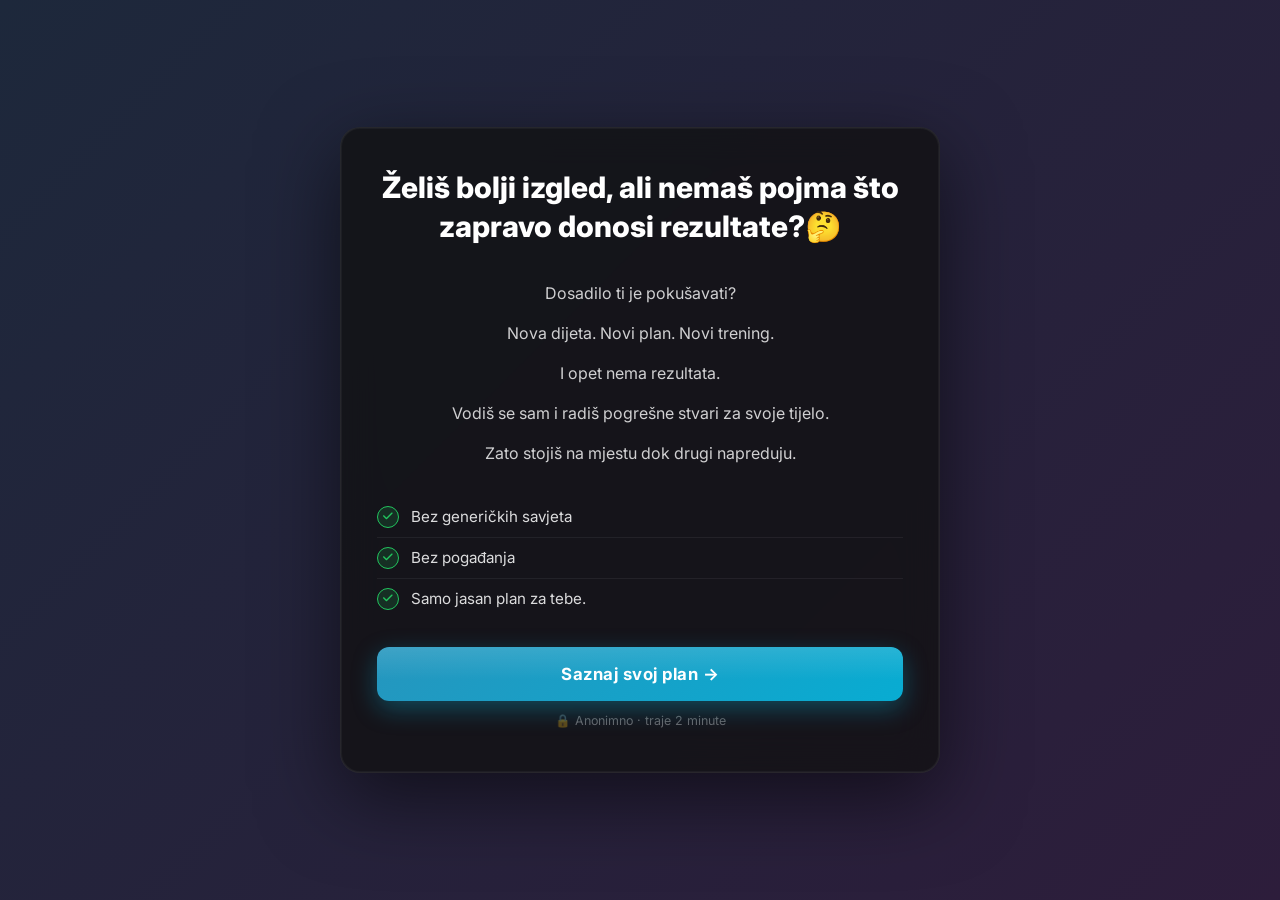
==== index.html @ 8298ba1d "fix2" ====
<!DOCTYPE html>
<html lang="hr">

<head>
    <meta charset="UTF-8" />
    <meta name="viewport" content="width=device-width, initial-scale=1.0" />
    <title>Tvoj Personalizirani Plan Transformacije</title>
    <meta name="description"
        content="Saznaj svoj personalizirani plan transformacije tijela za 90 dana. Odgovori na kratki kviz i dobij plan napravljen točno za tebe." />
    <meta property="og:image" content="https://ursaprotocol.com/images/ogimage.jpeg" />
    <meta property="og:image:width" content="1200" />
    <meta property="og:image:height" content="630" />
    <link rel="preconnect" href="https://fonts.googleapis.com" />
    <link rel="preconnect" href="https://fonts.gstatic.com" crossorigin />
    <link href="https://fonts.googleapis.com/css2?family=Inter:wght@300;400;500;600;700;800;900&display=swap"
        rel="stylesheet" />
    <link rel="stylesheet" href="https://cdnjs.cloudflare.com/ajax/libs/font-awesome/6.5.0/css/all.min.css" />
    <link rel="icon" type="image/png" href="images/favicon.png" />

    <style>
        *,
        *::before,
        *::after {
            box-sizing: border-box;
            margin: 0;
            padding: 0;
            -webkit-tap-highlight-color: transparent;
        }

        :root {
            --bg-grad-start: #1D283B;
            --bg-grad-end: #2D1D3B;
            --container-bg: rgba(17, 17, 17, 0.75);
            --text: #ffffff;
            --accent1: #2596be;
            --accent2: #08acd2;
            --accent1-hover: #1d7fa3;
            --accent2-hover: #069ab9;
            --option-bg: rgba(255, 255, 255, 0.05);
            --option-border: rgba(255, 255, 255, 0.12);
            --option-hover-bg: rgba(37, 150, 190, 0.15);
            --option-hover-border: #2596be;
            --option-selected-bg: rgba(37, 150, 190, 0.25);
            --option-selected-border: #2596be;
            --green-check: #22c55e;
            --card-radius: 20px;
        }

        html,
        body {
            height: 100%;
            font-family: 'Inter', sans-serif;
            color: var(--text);
            background: linear-gradient(135deg, var(--bg-grad-start) 0%, var(--bg-grad-end) 100%);
            background-attachment: fixed;
            overflow: hidden;
        }

        body {
            height: 100vh;
            display: flex;
            align-items: center;
            justify-content: center;
            padding: 16px;
        }

        @media (max-width: 600px) {
            body {
                align-items: flex-start;
                padding-top: 16px;
                padding-bottom: 16px;
                height: auto;
                min-height: 100vh;
                overflow: auto;
            }

            html,
            body {
                overflow: auto;
            }

            .quiz-wrapper {
                max-height: none;
            }

            .card {
                max-height: none;
                overflow-y: visible;
            }
        }

        .quiz-wrapper {
            width: 100%;
            max-width: 600px;
            position: relative;
            max-height: 92vh;
            display: flex;
            flex-direction: column;
        }

        /* ── CARD ── */
        .card {
            display: none;
            background: var(--container-bg);
            backdrop-filter: blur(18px);
            -webkit-backdrop-filter: blur(18px);
            border: 1px solid rgba(255, 255, 255, 0.08);
            border-radius: var(--card-radius);
            padding: 40px 36px 44px;
            animation: fadeSlideIn 0.45s cubic-bezier(0.34, 1.2, 0.64, 1) both;
            box-shadow: 0 24px 80px rgba(0, 0, 0, 0.55), 0 0 0 1px rgba(255, 255, 255, 0.04) inset;
            overflow-y: auto;
            max-height: 100%;
            scrollbar-width: none;
            /* Firefox */
        }

        .card::-webkit-scrollbar {
            display: none;
            /* Safari and Chrome */
        }

        .card.active {
            display: block;
        }

        @keyframes fadeSlideIn {
            from {
                opacity: 0;
                transform: translateY(22px) scale(0.98);
            }

            to {
                opacity: 1;
                transform: translateY(0) scale(1);
            }
        }

        /* ── PROGRESS BAR ── */
        .progress-wrap {
            margin-bottom: 28px;
        }

        .progress-label {
            font-size: 11px;
            font-weight: 500;
            letter-spacing: 1.5px;
            text-transform: uppercase;
            color: rgba(255, 255, 255, 0.45);
            margin-bottom: 8px;
            text-align: right;
        }

        .progress-track {
            height: 5px;
            background: rgba(255, 255, 255, 0.1);
            border-radius: 99px;
            overflow: hidden;
        }

        .progress-fill {
            height: 100%;
            background: linear-gradient(90deg, var(--accent1), var(--accent2));
            border-radius: 99px;
            transition: width 0.6s cubic-bezier(0.4, 0, 0.2, 1);
            box-shadow: 0 0 10px rgba(8, 172, 210, 0.6);
        }

        /* ── TITLE / TEXT ── */
        .card-title {
            font-size: 1.85rem;
            font-weight: 800;
            line-height: 1.3;
            margin-bottom: 28px;
            text-align: center;
        }

        .card-title span.accent {
            color: var(--accent2);
        }

        .card-header-label {
            font-size: 12px;
            font-weight: 600;
            letter-spacing: 2px;
            text-transform: uppercase;
            color: var(--accent2);
            text-align: center;
            margin-bottom: 10px;
        }

        .card-text {
            font-size: 0.95rem;
            color: rgba(255, 255, 255, 0.75);
            line-height: 1.7;
            margin-bottom: 22px;
            text-align: center;
        }

        /* ── BULLET LIST ── */
        .bullet-list {
            list-style: none;
            margin-bottom: 24px;
        }

        .bullet-list li {
            font-size: 1rem;
            color: rgba(255, 255, 255, 0.8);
            padding: 8px 0;
            padding-left: 20px;
            position: relative;
            line-height: 1.5;
        }

        .bullet-list li::before {
            content: '›';
            position: absolute;
            left: 0;
            color: var(--accent2);
            font-weight: 700;
            font-size: 1.2rem;
        }

        .bullet-list.no-arrows li::before {
            content: none;
        }

        .bullet-list.no-arrows li {
            padding-left: 0;
            text-align: center;
        }

        /* ── CHECK LIST ── */
        .check-list {
            list-style: none;
            margin-bottom: 28px;
        }

        .check-list li {
            display: flex;
            align-items: center;
            gap: 12px;
            font-size: 0.95rem;
            color: rgba(255, 255, 255, 0.85);
            padding: 9px 0;
            border-bottom: 1px solid rgba(255, 255, 255, 0.06);
        }

        .check-list li:last-child {
            border-bottom: none;
        }

        .check-list .check-icon {
            width: 22px;
            height: 22px;
            border-radius: 50%;
            background: rgba(34, 197, 94, 0.15);
            border: 1.5px solid var(--green-check);
            display: flex;
            align-items: center;
            justify-content: center;
            flex-shrink: 0;
            color: var(--green-check);
            font-size: 11px;
        }

        /* ── OPTIONS ── */
        .options-grid {
            display: flex;
            flex-direction: column;
            gap: 12px;
            margin-bottom: 10px;
        }

        .options-grid.two-col {
            flex-direction: row;
            gap: 14px;
        }

        .option-btn {
            display: flex;
            align-items: center;
            justify-content: center;
            gap: 12px;
            width: 100%;
            padding: 16px 20px;
            background: var(--option-bg);
            border: 1.5px solid var(--option-border);
            border-radius: 12px;
            color: var(--text);
            font-family: 'Inter', sans-serif;
            font-size: 0.95rem;
            font-weight: 500;
            cursor: pointer;
            transition: all 0.22s ease;
            text-align: center;
            line-height: 1.4;
            user-select: none;
            -webkit-user-select: none;
            touch-action: manipulation;
        }

        .option-btn:hover {
            background: var(--option-hover-bg);
            border-color: var(--option-hover-border);
            transform: translateY(-2px);
            box-shadow: 0 6px 20px rgba(37, 150, 190, 0.2);
        }

        .option-btn.selected {
            background: var(--option-selected-bg);
            border-color: var(--option-selected-border);
            box-shadow: 0 0 0 1px var(--accent2) inset, 0 6px 20px rgba(37, 150, 190, 0.2);
        }

        .option-btn .opt-icon {
            font-size: 1.5rem;
            line-height: 1;
        }

        .option-body-img {
            width: 48px;
            height: 70px;
            object-fit: cover;
            border-radius: 6px;
            background: rgba(255, 255, 255, 0.08);
            display: flex;
            align-items: center;
            justify-content: center;
            font-size: 22px;
            flex-shrink: 0;
        }

        /* ── PRIMARY BUTTON ── */
        .btn-primary {
            display: block;
            width: 100%;
            padding: 17px 24px;
            background: linear-gradient(135deg, var(--accent1), var(--accent2));
            border: none;
            border-radius: 12px;
            color: #fff;
            font-family: 'Inter', sans-serif;
            font-size: 1.05rem;
            font-weight: 700;
            letter-spacing: 0.5px;
            cursor: pointer;
            transition: all 0.25s ease;
            text-align: center;
            box-shadow: 0 8px 24px rgba(8, 172, 210, 0.35);
            position: relative;
            overflow: hidden;
        }

        .btn-primary::after {
            content: '';
            position: absolute;
            inset: 0;
            background: linear-gradient(180deg, rgba(255, 255, 255, 0.12) 0%, transparent 60%);
            border-radius: 12px;
        }

        .btn-primary:hover {
            transform: translateY(-2px);
            box-shadow: 0 12px 32px rgba(8, 172, 210, 0.5);
        }

        .btn-primary:active {
            transform: translateY(0);
        }

        .btn-secondary {
            display: block;
            width: 100%;
            padding: 15px 24px;
            background: rgba(255, 255, 255, 0.07);
            border: 1.5px solid rgba(255, 255, 255, 0.18);
            border-radius: 12px;
            color: rgba(255, 255, 255, 0.55);
            font-family: 'Inter', sans-serif;
            font-size: 1rem;
            font-weight: 500;
            cursor: pointer;
            transition: all 0.22s ease;
            text-align: center;
            margin-top: 10px;
        }

        .btn-secondary:hover {
            background: rgba(255, 255, 255, 0.11);
            color: rgba(255, 255, 255, 0.75);
        }

        /* ── INPUT FIELD ── */
        .input-group {
            display: flex;
            align-items: center;
            gap: 12px;
            background: rgba(255, 255, 255, 0.06);
            border: 1.5px solid rgba(255, 255, 255, 0.14);
            border-radius: 12px;
            padding: 0 18px;
            margin-bottom: 20px;
            transition: border-color 0.2s;
        }

        .input-group:focus-within {
            border-color: var(--accent2);
            background: rgba(8, 172, 210, 0.06);
        }

        .input-group i {
            color: rgba(255, 255, 255, 0.35);
            font-size: 1rem;
        }

        .input-group input {
            flex: 1;
            background: transparent;
            border: none;
            outline: none;
            color: #fff;
            font-family: 'Inter', sans-serif;
            font-size: 1rem;
            padding: 17px 0;
        }

        .input-group input::placeholder {
            color: rgba(255, 255, 255, 0.3);
        }

        /* ── TRANSFORMATION IMAGES ── */
        .transform-images {
            display: flex;
            gap: 10px;
            margin-bottom: 24px;
        }

        .transform-img {
            flex: 1;
            aspect-ratio: 3/4;
            background: rgba(255, 255, 255, 0.07);
            border-radius: 12px;
            display: flex;
            align-items: center;
            justify-content: center;
            flex-direction: column;
            gap: 8px;
            border: 1.5px solid rgba(255, 255, 255, 0.1);
            font-size: 0.75rem;
            font-weight: 700;
            letter-spacing: 2px;
            text-transform: uppercase;
            color: rgba(255, 255, 255, 0.5);
            min-height: 180px;
        }

        .transform-img i {
            font-size: 2.5rem;
            opacity: 0.25;
        }

        .transform-label {
            background: rgba(0, 0, 0, 0.5);
            padding: 4px 14px;
            border-radius: 6px;
            font-size: 0.7rem;
            font-weight: 800;
            letter-spacing: 3px;
        }

        /* ── TESTIMONIAL ── */
        .testimonial-icon-wrap {
            text-align: center;
            font-size: 3.5rem;
            margin-bottom: 16px;
        }

        .testimonial-imgs {
            width: 100%;
            aspect-ratio: 16/7;
            background: rgba(255, 255, 255, 0.06);
            border-radius: 12px;
            border: 1.5px dashed rgba(255, 255, 255, 0.15);
            display: flex;
            align-items: center;
            justify-content: center;
            flex-direction: column;
            gap: 8px;
            margin: 20px 0;
            color: rgba(255, 255, 255, 0.3);
            font-size: 0.8rem;
        }

        .testimonial-imgs i {
            font-size: 2rem;
            opacity: 0.4;
        }

        /* ── LOADER CARD ── */
        .loader-wrap {
            text-align: center;
            padding: 20px 0 10px;
        }

        .spinner {
            width: 72px;
            height: 72px;
            border: 4px solid rgba(255, 255, 255, 0.1);
            border-top-color: var(--accent2);
            border-radius: 50%;
            animation: spin 0.9s linear infinite;
            margin: 0 auto 24px;
        }

        @keyframes spin {
            to {
                transform: rotate(360deg);
            }
        }

        .loader-percent {
            font-size: 2.5rem;
            font-weight: 800;
            color: var(--accent2);
            margin-bottom: 8px;
        }

        .loader-label {
            font-size: 0.85rem;
            font-weight: 700;
            letter-spacing: 2.5px;
            text-transform: uppercase;
            color: rgba(255, 255, 255, 0.55);
            margin-bottom: 28px;
        }

        .loader-steps {
            list-style: none;
            text-align: left;
            display: inline-block;
        }

        .loader-steps li {
            font-size: 0.8rem;
            letter-spacing: 1.5px;
            color: rgba(255, 255, 255, 0.35);
            padding: 5px 0;
            display: flex;
            align-items: center;
            gap: 10px;
            text-transform: uppercase;
        }

        .loader-steps li::before {
            content: '';
            display: inline-block;
            width: 6px;
            height: 6px;
            border-radius: 50%;
            background: var(--accent2);
            opacity: 0.4;
        }

        .loader-steps li.done {
            color: var(--green-check);
        }

        .loader-steps li.done::before {
            opacity: 1;
            background: var(--green-check);
        }

        /* ── FINAL RESULTS CARD (16) ── */
        .results-header {
            text-align: center;
            font-size: 1.4rem;
            font-weight: 800;
            margin-bottom: 20px;
            line-height: 1.3;
        }

        .results-block {
            background: rgba(37, 150, 190, 0.12);
            border: 1.5px solid rgba(37, 150, 190, 0.3);
            border-radius: 16px;
            padding: 28px 24px;
            margin-bottom: 24px;
        }

        .results-block-title {
            font-size: 1.1rem;
            font-weight: 600;
            color: rgba(255, 255, 255, 0.6);
            text-align: center;
            margin-bottom: 18px;
        }

        .results-action-title {
            font-size: 1.65rem;
            font-weight: 800;
            text-align: center;
            margin-bottom: 22px;
            line-height: 1.3;
        }

        .results-action-btns {
            display: flex;
            flex-direction: column;
            gap: 10px;
            margin-bottom: 18px;
        }

        .date-goal-box {
            background: rgba(8, 172, 210, 0.08);
            border: 1.5px solid rgba(8, 172, 210, 0.25);
            border-radius: 12px;
            padding: 16px 20px;
            margin: 18px 0;
            text-align: center;
        }

        .date-goal-box p {
            font-size: 1.05rem;
            font-weight: 600;
            color: var(--accent2);
        }

        .date-goal-box .goal-sub {
            font-size: 0.85rem;
            color: rgba(255, 255, 255, 0.55);
            margin-top: 4px;
            font-weight: 400;
        }

        .graph-placeholder {
            width: 100%;
            aspect-ratio: 16/7;
            background: rgba(255, 255, 255, 0.05);
            border: 1.5px dashed rgba(255, 255, 255, 0.15);
            border-radius: 12px;
            display: flex;
            align-items: center;
            justify-content: center;
            flex-direction: column;
            gap: 8px;
            color: rgba(255, 255, 255, 0.25);
            font-size: 0.8rem;
            margin: 8px 0 6px;
        }

        .graph-placeholder i {
            font-size: 2.5rem;
            opacity: 0.3;
        }

        .section-title {
            font-size: 1.2rem;
            font-weight: 700;
            margin: 28px 0 16px;
            text-align: center;
        }

        .value-stack-box {
            background: rgba(255, 255, 255, 0.04);
            border: 1.5px solid rgba(255, 255, 255, 0.1);
            border-radius: 14px;
            padding: 24px;
            margin-bottom: 28px;
        }

        .value-stack-heading {
            font-size: 0.7rem;
            font-weight: 800;
            letter-spacing: 2.5px;
            text-transform: uppercase;
            color: var(--accent2);
            text-align: center;
            margin-bottom: 20px;
            padding-bottom: 16px;
            border-bottom: 1px solid rgba(255, 255, 255, 0.1);
        }

        .value-item {
            display: flex;
            gap: 14px;
            margin-bottom: 16px;
            align-items: flex-start;
        }

        .value-item:last-child {
            margin-bottom: 0;
        }

        .value-check {
            width: 24px;
            height: 24px;
            border-radius: 50%;
            background: rgba(34, 197, 94, 0.15);
            border: 1.5px solid var(--green-check);
            display: flex;
            align-items: center;
            justify-content: center;
            flex-shrink: 0;
            color: var(--green-check);
            font-size: 11px;
            margin-top: 2px;
        }

        .value-text {
            font-size: 0.92rem;
            color: rgba(255, 255, 255, 0.8);
            line-height: 1.55;
        }

        .value-text strong {
            color: #fff;
            font-weight: 600;
        }

        .video-placeholder {
            width: 100%;
            aspect-ratio: 16/9;
            background: rgba(0, 0, 0, 0.4);
            border: 1.5px solid rgba(255, 255, 255, 0.1);
            border-radius: 12px;
            display: flex;
            align-items: center;
            justify-content: center;
            flex-direction: column;
            gap: 14px;
            cursor: pointer;
            transition: border-color 0.2s, background 0.2s;
            margin-bottom: 8px;
            position: relative;
            overflow: hidden;
        }

        .video-placeholder::before {
            content: '';
            position: absolute;
            inset: 0;
            background: linear-gradient(135deg, rgba(37, 150, 190, 0.08), rgba(45, 29, 59, 0.3));
        }

        .play-btn-icon {
            width: 64px;
            height: 64px;
            border-radius: 50%;
            background: rgba(37, 150, 190, 0.85);
            display: flex;
            align-items: center;
            justify-content: center;
            font-size: 1.4rem;
            color: #fff;
            position: relative;
            z-index: 1;
            box-shadow: 0 4px 24px rgba(37, 150, 190, 0.5);
        }

        .video-label {
            font-size: 0.8rem;
            color: rgba(255, 255, 255, 0.4);
            position: relative;
            z-index: 1;
        }

        /* ── DIVIDER ── */
        .divider {
            height: 1px;
            background: rgba(255, 255, 255, 0.08);
            margin: 24px 0;
        }

        /* ── BODY TYPE BUTTONS ── */
        .body-type-btn {
            position: relative;
            display: flex;
            align-items: center;
            width: 100%;
            padding: 16px 20px;
            padding-right: 100px;
            background: var(--option-bg);
            border: 1.5px solid var(--option-border);
            border-radius: 12px;
            color: var(--text);
            font-family: 'Inter', sans-serif;
            font-size: 1rem;
            font-weight: 600;
            cursor: pointer;
            transition: all 0.22s ease;
            text-align: left;
            min-height: 64px;
            overflow: visible;
            line-height: 1.3;
            user-select: none;
            -webkit-user-select: none;
            touch-action: manipulation;
        }

        .body-type-btn:hover {
            background: var(--option-hover-bg);
            border-color: var(--option-hover-border);
            transform: translateY(-2px);
            box-shadow: 0 6px 20px rgba(37, 150, 190, 0.2);
        }

        .body-type-btn.selected {
            background: var(--option-selected-bg);
            border-color: var(--option-selected-border);
            box-shadow: 0 0 0 1px var(--accent2) inset, 0 6px 20px rgba(37, 150, 190, 0.2);
        }

        .body-type-btn .bt-img {
            position: absolute;
            right: 10px;
            bottom: 0;
            height: 100px;
            width: auto;
            object-fit: contain;
            pointer-events: none;
            filter: drop-shadow(0 -2px 6px rgba(0, 0, 0, 0.15));
        }

        .body-type-btn .bt-sub {
            font-size: 0.75rem;
            font-weight: 400;
            color: rgba(255, 255, 255, 0.45);
            display: block;
            margin-top: 2px;
        }

        /* ── BACK BUTTON ── */
        .back-btn {
            display: none;
            align-items: center;
            gap: 7px;
            background: transparent;
            border: none;
            color: rgba(255, 255, 255, 0.38);
            font-family: 'Inter', sans-serif;
            font-size: 0.82rem;
            font-weight: 500;
            cursor: pointer;
            padding: 0;
            margin-bottom: 18px;
            transition: color 0.2s;
            letter-spacing: 0.2px;
        }

        .back-btn:hover {
            color: rgba(255, 255, 255, 0.75);
        }

        .back-btn i {
            font-size: 0.78rem;
        }

        .back-btn.visible {
            display: flex;
        }

        /* ── RESPONSIVE ── */
        @media (max-width: 480px) {
            .card {
                padding: 28px 20px 36px;
            }

            .card-title {
                font-size: 1.5rem;
            }

            .results-action-title {
                font-size: 1.35rem;
            }

            .options-grid.two-col {
                flex-direction: column;
            }
        }
    </style>
    <!-- PostHog Snippet -->
    <script>
        !function(t,e){var o,n,p,r;e.__SV||(window.posthog=e,e._i=[],e.init=function(i,s,a){function g(t,e){var o=e.split(".");2==o.length&&(t=t[o[0]],e=o[1]),t[e]=function(){t.push([e].concat(Array.prototype.slice.call(arguments,0)))}}(p=t.createElement("script")).type="text/javascript",p.async=!0,p.src=s.api_host.replace(".i.posthog.com","-assets.i.posthog.com")+"/static/array.js",(r=t.getElementsByTagName("script")[0]).parentNode.insertBefore(p,r);var u=e;for(void 0!==a?u=e[a]=[]:a="posthog",u.people=u.people||[],u.toString=function(t){var e="posthog";return"posthog"!==a&&(e+="."+a),t||(e+=" (stub)"),e},u.people.toString=function(){return u.toString(1)+".people (stub)"},o="init capture register register_once register_for_session unregister opt_out_capturing has_opted_out_capturing opt_in_capturing reset isFeatureEnabled getFeatureFlag getFeatureFlagPayload reloadFeatureFlags group identify setPersonProperties setPersonPropertiesForFlags resetPersonPropertiesForFlags setGroupPropertiesForFlags resetGroupPropertiesForFlags resetGroups onFeatureFlags addFeatureFlagsHandler onSessionId getSurveys getActiveMatchingSurveys renderSurvey canRenderSurvey getNextSurveyStep".split(" "),n=0;n<o.length;n++)g(u,o[n]);e._i.push([i,s,a])},e.__SV=1)}(document,window.posthog||[]);
        posthog.init('phc_fDON0VrLGNJfrRZtdpYKUuNj9G4GBvZILjOM7kadxP', {
            api_host: 'https://eu.i.posthog.com',
            defaults: '2026-01-30'
        })
    </script>
</head>

<body>
    <div class="quiz-wrapper">

        <button class="back-btn" id="global-back-btn" onclick="goBack()"><i class="fa-solid fa-arrow-left"></i>
            Nazad</button>

        <!-- CARD 1 -->
        <div class="card active" id="card-1">
            <h1 class="card-title">Želiš bolji izgled, ali nemaš pojma što zapravo donosi rezultate?🤔</h1>
            <ul class="bullet-list no-arrows">
                <li>Dosadilo ti je pokušavati?</li>
                <li>Nova dijeta. Novi plan. Novi trening.</li>
                <li>I opet nema rezultata.</li>
                <li>Vodiš se sam i radiš pogrešne stvari za svoje tijelo.</li>
                <li>Zato stojiš na mjestu dok drugi napreduju.</li>
            </ul>
            <ul class="check-list">
                <li><span class="check-icon"><i class="fa-solid fa-check"></i></span> Bez generičkih savjeta</li>
                <li><span class="check-icon"><i class="fa-solid fa-check"></i></span> Bez pogađanja</li>
                <li><span class="check-icon"><i class="fa-solid fa-check"></i></span> Samo jasan plan za tebe.</li>
            </ul>
            <button class="btn-primary" onclick="goTo(2)" id="btn-card1-start">Saznaj svoj plan →</button>
            <p style="text-align:center;font-size:0.78rem;color:rgba(255,255,255,0.35);margin-top:12px;">🔒 Anonimno ·
                traje 2 minute</p>
        </div>

        <!-- CARD 2 — Q1 -->
        <div class="card" id="card-2">
            <div class="progress-wrap">
                <div class="progress-label">PITANJE 1/13</div>
                <div class="progress-track">
                    <div class="progress-fill" style="width:8%"></div>
                </div>
            </div>
            <h2 class="card-title">Koji si spol?</h2>
            <div class="options-grid two-col">
                <button class="option-btn" id="btn-spol-musko" onclick="selectGender(this,'Muško'); goTo(3)"><span
                        class="opt-icon"><i class="fa-solid fa-mars"></i></span><span>Muško</span></button>
                <button class="option-btn" id="btn-spol-zensko" onclick="selectGender(this,'Žensko'); goTo(3)"><span
                        class="opt-icon"><i class="fa-solid fa-venus"></i></span><span>Žensko</span></button>
            </div>
        </div>

        <!-- CARD 3 — Q2 -->
        <div class="card" id="card-3">
            <div class="progress-wrap">
                <div class="progress-label">PITANJE 2/13</div>
                <div class="progress-track">
                    <div class="progress-fill" style="width:15%"></div>
                </div>
            </div>
            <h2 class="card-title">Što želiš postići?</h2>
            <div class="options-grid">
                <button class="option-btn" id="btn-cilj-1" onclick="selectOption(this,'goal'); goTo(4)">Izgubiti višak
                    kilograma</button>
                <button class="option-btn" id="btn-cilj-2" onclick="selectOption(this,'goal'); goTo(4)">Dobiti mišiće i
                    izgledati bolje</button>
                <button class="option-btn" id="btn-cilj-3" onclick="selectOption(this,'goal'); goTo(4)">Izgubiti
                    kilograme i dobiti mišiće u isto vrijeme</button>
                <button class="option-btn" id="btn-cilj-4" onclick="selectOption(this,'goal'); goTo(4)">Ne znam točno,
                    ali želim početak</button>
            </div>
        </div>

        <!-- CARD 4 — Q3 -->
        <div class="card" id="card-4">
            <div class="progress-wrap">
                <div class="progress-label">PITANJE 3/13</div>
                <div class="progress-track">
                    <div class="progress-fill" style="width:23%"></div>
                </div>
            </div>
            <h2 class="card-title">Koliko imaš godina?</h2>
            <div class="options-grid">
                <button class="option-btn" id="btn-god-1" onclick="selectOption(this,'age'); goTo(5)">18–24</button>
                <button class="option-btn" id="btn-god-2" onclick="selectOption(this,'age'); goTo(5)">25–34</button>
                <button class="option-btn" id="btn-god-3" onclick="selectOption(this,'age'); goTo(5)">35–44</button>
                <button class="option-btn" id="btn-god-4" onclick="selectOption(this,'age'); goTo(5)">45+</button>
            </div>
        </div>

        <!-- CARD 5 — Q4 body type -->
        <div class="card" id="card-5">
            <div class="progress-wrap">
                <div class="progress-label">PITANJE 4/13</div>
                <div class="progress-track">
                    <div class="progress-fill" style="width:31%"></div>
                </div>
            </div>
            <h2 class="card-title">Koji tip tijela najbolje opisuje tvoju trenutnu građu?</h2>
            <div class="options-grid" style="padding-top:8px;">
                <button class="body-type-btn" id="btn-tip-1" onclick="selectOption(this,'bodytype'); goTo(6)"><span
                        data-male="Mršav" data-female="Mršava">Mršav</span><img class="bt-img" src="images/mrsav.png"
                        alt="Mršav" /></button>
                <button class="body-type-btn" id="btn-tip-2" onclick="selectOption(this,'bodytype'); goTo(6)"><span
                        data-male="Prosječan" data-female="Prosječna">Prosječan</span><img class="bt-img"
                        src="images/prosjEcan.png" alt="Prosječan" /></button>
                <button class="body-type-btn" id="btn-tip-3" onclick="selectOption(this,'bodytype'); goTo(6)"><span
                        data-male="Krupan" data-female="Krupna">Krupan</span><img class="bt-img" src="images/krupan.png"
                        alt="Krupan" /></button>
                <button class="body-type-btn" id="btn-tip-4" onclick="selectOption(this,'bodytype'); goTo(6)"><span
                        data-male="Pretežak" data-female="Preteška">Pretežak</span><img class="bt-img"
                        src="images/pretezak.png" alt="Pretežak" /></button>
            </div>
        </div>

        <!-- CARD 6 — Q5 name -->
        <div class="card" id="card-6">
            <div class="progress-wrap">
                <div class="progress-label">PITANJE 5/13</div>
                <div class="progress-track">
                    <div class="progress-fill" style="width:38%"></div>
                </div>
            </div>
            <h2 class="card-title">Kako se zoveš?</h2>
            <div class="input-group"><i class="fa-solid fa-user"></i><input type="text" id="input-name"
                    placeholder="Unesi svoje ime" autocomplete="given-name" /></div>
            <button class="btn-primary" id="btn-ime-nastavi" onclick="submitName()">Nastavi →</button>
        </div>

        <!-- CARD 7 — Q6 -->
        <div class="card" id="card-7">
            <div class="progress-wrap">
                <div class="progress-label">PITANJE 6/13</div>
                <div class="progress-track">
                    <div class="progress-fill" style="width:46%"></div>
                </div>
            </div>
            <h2 class="card-title">Zamisli sebe za 90 dana s tijelom kakvo zaista želiš. Što bi ti to promijenilo?</h2>
            <div class="options-grid">
                <button class="option-btn" id="btn-90d-1"
                    data-male="Konačno bih bio zadovoljan kada se pogledam u ogledalo"
                    data-female="Konačno bih bila zadovoljna kada se pogledam u ogledalo"
                    onclick="selectOption(this,'motivation'); goTo(8)">Konačno bih bio zadovoljan kada se pogledam u
                    ogledalo</button>
                <button class="option-btn" id="btn-90d-2" data-male="Skinuo bih majicu bez da me bude sram"
                    data-female="Skinula bih majicu bez da me bude sram"
                    onclick="selectOption(this,'motivation'); goTo(8)">Skinuo bih majicu bez da me bude sram</button>
                <button class="option-btn" id="btn-90d-3" onclick="selectOption(this,'motivation'); goTo(8)">Ljudi oko
                    mene bi konačno primjetili promjenu</button>
                <button class="option-btn" id="btn-90d-4" data-male="Osjećao bih se kao druga osoba"
                    data-female="Osjećala bih se kao druga osoba"
                    onclick="selectOption(this,'motivation'); goTo(8)">Osjećao bih se kao druga osoba</button>
            </div>
        </div>

        <!-- CARD 8 — Q7 -->
        <div class="card" id="card-8">
            <div class="progress-wrap">
                <div class="progress-label">PITANJE 7/13</div>
                <div class="progress-track">
                    <div class="progress-fill" style="width:54%"></div>
                </div>
            </div>
            <h2 class="card-title">Koliko dugo se već boriš s treningom?</h2>
            <div class="options-grid">
                <button class="option-btn" id="btn-borba-1" data-male="Nikad nisam ozbiljno ni počeo"
                    data-female="Nikad nisam ozbiljno ni počela" onclick="selectOption(this,'struggle'); goTo(9)">Nikad
                    nisam ozbiljno ni počeo</button>
                <button class="option-btn" id="btn-borba-2"
                    data-male="Pokušavao sam, ali nikada nisam izdržao dovoljno dugo"
                    data-female="Pokušavala sam, ali nikada nisam izdržala dovoljno dugo"
                    onclick="selectOption(this,'struggle'); goTo(9)">Pokušavao sam, ali nikada nisam izdržao dovoljno
                    dugo</button>
                <button class="option-btn" id="btn-borba-3" onclick="selectOption(this,'struggle'); goTo(9)">Treniram
                    već duže vrijeme, ali moje tijelo se ne mijenja</button>
                <button class="option-btn" id="btn-borba-4" data-male="Imam iskustva, ali sam potpuno zastao"
                    data-female="Imam iskustva, ali sam potpuno zastala"
                    onclick="selectOption(this,'struggle'); goTo(9)">Imam iskustva, ali sam potpuno zastao</button>
            </div>
        </div>

        <!-- CARD 9 — Q8 -->
        <div class="card" id="card-9">
            <div class="progress-wrap">
                <div class="progress-label">PITANJE 8/13</div>
                <div class="progress-track">
                    <div class="progress-fill" style="width:62%"></div>
                </div>
            </div>
            <h2 class="card-title" id="c9-title">Što si sve već probao da bi došao do rezultata?</h2>
            <div class="options-grid">
                <button class="option-btn" id="btn-prob-1" onclick="selectOption(this,'tried'); goTo(10)">Ništa
                    konkretno, dugo samo razmišljam o tome</button>
                <button class="option-btn" id="btn-prob-2"
                    data-male="Pratio sam savjete s interneta i društvenih mreža, ali ništa nije upalilo do sada"
                    data-female="Pratila sam savjete s interneta i društvenih mreža, ali ništa nije upalilo do sada"
                    onclick="selectOption(this,'tried'); goTo(10)">Pratio sam savjete s interneta i društvenih mreža,
                    ali ništa nije upalilo do sada</button>
                <button class="option-btn" id="btn-prob-3"
                    data-male="Probao sam razne programe i dijete, ali ništa nije trajalo"
                    data-female="Probala sam razne programe i dijete, ali ništa nije trajalo"
                    onclick="selectOption(this,'tried'); goTo(10)">Probao sam razne programe i dijete, ali ništa nije
                    trajalo</button>
                <button class="option-btn" id="btn-prob-4" data-male="Trenirao sam sam, bez plana, i vrtio se u krug"
                    data-female="Trenirala sam sama, bez plana, i vrtjela se u krug"
                    onclick="selectOption(this,'tried'); goTo(10)">Trenirao sam sam, bez plana, i vrtio se u
                    krug</button>
            </div>
        </div>

        <!-- CARD 10 — Q9 -->
        <div class="card" id="card-10">
            <div class="progress-wrap">
                <div class="progress-label">PITANJE 9/13</div>
                <div class="progress-track">
                    <div class="progress-fill" style="width:69%"></div>
                </div>
            </div>
            <h2 class="card-title" id="c10-title">Ako si potpuno iskren sa sobom, kakva ti je prehrana?</h2>
            <div class="options-grid">
                <button class="option-btn" id="btn-preh-1" onclick="selectOption(this,'diet'); goTo('10b')">Nemam pojma
                    što jesti ni koliko, za svoje ciljeve</button>
                <button class="option-btn" id="btn-preh-2" data-male="Znam što bih trebao, ali se toga ne držim"
                    data-female="Znam što bih trebala, ali se toga ne držim"
                    onclick="selectOption(this,'diet'); goTo('10b')">Znam što bih trebao, ali se toga ne držim</button>
                <button class="option-btn" id="btn-preh-3" onclick="selectOption(this,'diet'); goTo('10b')">Jednog dana
                    jedem čisto, drugog dana sve pada u vodu</button>
                <button class="option-btn" id="btn-preh-4"
                    data-male="Prehrana mi je najveći problem i toga sam svjestan"
                    data-female="Prehrana mi je najveći problem i toga sam svjesna"
                    onclick="selectOption(this,'diet'); goTo('10b')">Prehrana mi je najveći problem i toga sam
                    svjestan</button>
            </div>
        </div>

        <!-- CARD 10b — Q10 -->
        <div class="card" id="card-10b">
            <div class="progress-wrap">
                <div class="progress-label">PITANJE 10/13</div>
                <div class="progress-track">
                    <div class="progress-fill" style="width:77%"></div>
                </div>
            </div>
            <h2 class="card-title">Što te NAJVIŠE frustrira?</h2>
            <div class="options-grid">
                <button class="option-btn" id="btn-frus-1" onclick="selectOption(this,'frustration'); goTo('10c')">Ne
                    znam odakle početi i to me paralizira</button>
                <button class="option-btn" id="btn-frus-2" onclick="selectOption(this,'frustration'); goTo('10c')">Imam
                    previše informacija i ne znam čemu vjerovati</button>
                <button class="option-btn" id="btn-frus-3"
                    data-male="Uložio sam trud i vrijeme, ali rezultati nisu došli"
                    data-female="Uložila sam trud i vrijeme, ali rezultati nisu došli"
                    onclick="selectOption(this,'frustration'); goTo('10c')">Uložio sam trud i vrijeme, ali rezultati
                    nisu došli</button>
                <button class="option-btn" id="btn-frus-4"
                    onclick="selectOption(this,'frustration'); goTo('10c')">Gledam kako drugi napreduju dok ja stojim na
                    mjestu</button>
            </div>
        </div>

        <!-- CARD 10c — Q11 -->
        <div class="card" id="card-10c">
            <div class="progress-wrap">
                <div class="progress-label">PITANJE 11/13</div>
                <div class="progress-track">
                    <div class="progress-fill" style="width:85%"></div>
                </div>
            </div>
            <h2 class="card-title" id="c10c-title">Što bi rekao da te netko pita zašto još nisi postigao svoj cilj?</h2>
            <div class="options-grid">
                <button class="option-btn" id="btn-zasto-1" data-male="Jer nisam imao nikoga da mi pokaže pravi put"
                    data-female="Jer nisam imala nikoga da mi pokaže pravi put"
                    onclick="selectOption(this,'whynot'); goTo(12)">Jer nisam imao nikoga da mi pokaže pravi
                    put</button>
                <button class="option-btn" id="btn-zasto-2" data-male="Jer sam stalno mijenjao pristup bez pravog plana"
                    data-female="Jer sam stalno mijenjala pristup bez pravog plana"
                    onclick="selectOption(this,'whynot'); goTo(12)">Jer sam stalno mijenjao pristup bez pravog
                    plana</button>
                <button class="option-btn" id="btn-zasto-3" data-male="Jer sam pokušavao sam i to očito ne funkcionira"
                    data-female="Jer sam pokušavala sama i to očito ne funkcionira"
                    onclick="selectOption(this,'whynot'); goTo(12)">Jer sam pokušavao sam i to očito ne
                    funkcionira</button>
                <button class="option-btn" id="btn-zasto-4"
                    data-male="Jer nikada nisam dao sebi pravu šansu s pravom podrškom"
                    data-female="Jer nikada nisam dala sebi pravu šansu s pravom podrškom"
                    onclick="selectOption(this,'whynot'); goTo(12)">Jer nikada nisam dao sebi pravu šansu s pravom
                    podrškom</button>
            </div>
        </div>

        <!-- CARD 11 — LOADER -->
        <div class="card" id="card-11">
            <div class="loader-wrap">
                <div class="spinner" id="loader-spinner"></div>
                <div class="loader-percent" id="loader-percent">0%</div>
                <div class="loader-label" id="loader-name-label">ANALIZIRAMO TVOJE ODGOVORE...</div>
                <ul class="loader-steps">
                    <li id="lstep-1">PREGLEDAVAMO TVOJE CILJEVE...</li>
                    <li id="lstep-2">PRILAGOĐAVAMO PLAN TVOJOJ SITUACIJI...</li>
                    <li id="lstep-3">PRIPREMAMO TVOJ PERSONALIZIRANI PLAN...</li>
                </ul>
            </div>
        </div>

        <!-- CARD 12 — Q12 -->
        <div class="card" id="card-12">
            <div class="progress-wrap">
                <div class="progress-label">PITANJE 12/13</div>
                <div class="progress-track">
                    <div class="progress-fill" style="width:92%"></div>
                </div>
            </div>
            <h2 class="card-title">Čega se najviše bojiš?</h2>
            <div class="options-grid">
                <button class="option-btn" id="btn-boj-1" onclick="selectOption(this,'fear'); goTo(13)">Da ću zauvijek
                    izgledati ovako i nikada se neću promijeniti</button>
                <button class="option-btn" id="btn-boj-2" onclick="selectOption(this,'fear'); goTo(13)">Da ću nastaviti
                    gubiti vrijeme radeći krive stvari</button>
                <button class="option-btn" id="btn-boj-3" onclick="selectOption(this,'fear'); goTo(13)">Da ću odustati
                    prije nego dam sebi pravu šansu</button>
                <button class="option-btn" id="btn-boj-4" onclick="selectOption(this,'fear'); goTo(13)">Da nikada neću
                    znati kako zapravo izgleda moj puni potencijal</button>
            </div>
        </div>

        <!-- CARD 13 — Q13 -->
        <div class="card" id="card-13">
            <div class="progress-wrap">
                <div class="progress-label">PITANJE 13/13</div>
                <div class="progress-track">
                    <div class="progress-fill" style="width:100%"></div>
                </div>
            </div>
            <h2 class="card-title" id="c13-title">Kad bi mogao birati jednu stvar koja bi promijenila sve, što bi to
                bilo?</h2>
            <div class="options-grid">
                <button class="option-btn" id="btn-stvar-1" onclick="selectOption(this,'change'); goTo(14)">Plan
                    napravljen točno za mene, bez nagađanja</button>
                <button class="option-btn" id="btn-stvar-2" onclick="selectOption(this,'change'); goTo(14)">Nekoga tko
                    me vodi i ne dopušta mi da odustajem</button>
                <button class="option-btn" id="btn-stvar-3" onclick="selectOption(this,'change'); goTo(14)">Sustav koji
                    zaista daje rezultate, a ne još jedan bezuspješan pokušaj</button>
                <button class="option-btn" id="btn-stvar-4" onclick="selectOption(this,'change'); goTo(14)">Kompletnu
                    transformaciju tijela u sljedećih 90 dana</button>
            </div>
        </div>

        <!-- CARD 14 — EMAIL -->
        <div class="card" id="card-14">
            <div class="progress-wrap">
                <div class="progress-label">ZADNJI KORAK</div>
                <div class="progress-track">
                    <div class="progress-fill" style="width:100%"></div>
                </div>
            </div>
            <div class="card-header-label">ZADNJI KORAK</div>
            <h2 class="card-title">Još samo jedan korak. Upiši email i vidi što je sljedeće za tvoju transformaciju.
            </h2>
            <div class="input-group"><i class="fa-solid fa-envelope"></i><input type="email" id="input-email"
                    placeholder="Upiši svoju mail adresu" autocomplete="email" /></div>
            <button class="btn-primary" id="btn-email-submit" onclick="submitEmail()"
                style="background:linear-gradient(135deg,#2596be,#22c55e);">Pokaži mi →</button>
        </div>

        <!-- CARD SPREMAN -->
        <div class="card" id="card-spreman">
            <div class="card-header-label">Još malo...</div>
            <h2 class="card-title" id="spreman-title">Jesi li napokon spreman napraviti promjenu?</h2>
            <div class="options-grid" style="margin-top:8px;">
                <button class="btn-primary" id="btn-spreman-1" data-male="Da, spreman sam 💪"
                    data-female="Da, spremna sam 💪" onclick="handleSpreman()">Da, spreman sam 💪</button>
                <button class="btn-primary" id="btn-spreman-2" onclick="handleSpreman()"
                    style="background:linear-gradient(135deg,#1d7fa3,#2596be);">Da, pokaži mi kako 🔥</button>
                <button class="btn-secondary" id="btn-spreman-3" data-male="Ne, nisam spreman"
                    data-female="Ne, nisam spremna">Ne, nisam spreman</button>
            </div>
        </div>

    </div><!-- /.quiz-wrapper -->

    <script>
        // ── GOOGLE SHEETS CONFIG ── Paste your Apps Script Web App URL below
        const SHEETS_URL = 'https://script.google.com/macros/s/AKfycbw2PFjFAa5jg-4feMIx55xyJtUxG45aGVldy_LoWfz1XPzy6Pde36n7_W4RK5cGNeaZ/exec';

        const state = { name: 'Prijatelju', email: '', gender: '', goal: '', goalLabel: '' };
        const navHistory = [];
        const NO_BACK = new Set([1, 11]);

        // --- TAKING CARE OF DROPOFF TRACKING ---
        const sessionId = Math.random().toString(36).substring(2, 15) + Math.random().toString(36).substring(2, 15);

        const dropoffSteps = [
            'Kartica 1 (Početak)',
            'Pitanje 1 (Spol)',
            'Pitanje 2 (Cilj)',
            'Pitanje 3 (Godine)',
            'Pitanje 4 (Tip tijela)',
            'Pitanje 5 (Ime)',
            'Pitanje 6 (Motivacija)',
            'Pitanje 7 (Iskustvo)',
            'Pitanje 8 (Pokušaji)',
            'Pitanje 9 (Prehrana)',
            'Pitanje 10 (Frustracija)',
            'Pitanje 11 (Razlog zašto ne)',
            'Loading ekran...',
            'Pitanje 12 (Strah)',
            'Pitanje 13 (Jedna stvar)',
            'Email unos',
            'Zadnji ekran (Spreman)',
            'Završio kviz (VSL)'
        ];

        const stepMapping = {
            '1': 0, '2': 1, '3': 2, '4': 3, '5': 4, '6': 5, '7': 6, '8': 7, '9': 8, '10': 9, '10b': 10, '10c': 11,
            '11': 12, '12': 13, '13': 14, '14': 15, 'spreman': 16, 'vsl': 17
        };

        let currentMaxStepIndex = 0;
        let hasSubmittedDropoff = false;

        function trackCard(id) {
            let index = stepMapping[String(id)];
            if (index !== undefined) {
                if (index > currentMaxStepIndex) {
                    currentMaxStepIndex = index;
                }
                
                // Track into PostHog
                if (window.posthog) {
                    let stepName = dropoffSteps[index];
                    posthog.capture('quiz_step_reached', {
                        step_id: String(id),
                        step_name: stepName,
                        step_index: index
                    });
                }
            }
        }

        function sendDropoffData() {
            if (hasSubmittedDropoff) return; // Only send once per leave
            hasSubmittedDropoff = true;

            const finalStepName = dropoffSteps[currentMaxStepIndex];

            if (SHEETS_URL && !SHEETS_URL.includes('YOUR_APPS_SCRIPT')) {
                const payload = JSON.stringify({
                    action: 'dropoff',
                    sessionId: sessionId,
                    step: finalStepName
                });

                // sendBeacon cesto uzrokuje CORS problem s Apps Script redirectom
                fetch(SHEETS_URL, {
                    method: 'POST',
                    mode: 'no-cors', // neophodno za Google Apps Script !
                    body: payload,
                    keepalive: true
                }).catch(e => console.warn('Dropoff tracking failed:', e));
            }
        }

        // Track initial load
        trackCard('1');

        window.addEventListener('visibilitychange', () => {
            if (document.visibilityState === 'hidden') {
                sendDropoffData();
                hasSubmittedDropoff = false; // allow re-sending if they return to tab and progress further
            }
        });

        window.addEventListener('pagehide', () => {
            sendDropoffData();
        });
        // ----------------------------------------

        function updateBackBtn(id) {
            const btn = document.getElementById('global-back-btn');
            const num = parseInt(String(id));
            (navHistory.length > 0 && !NO_BACK.has(num)) ? btn.classList.add('visible') : btn.classList.remove('visible');
        }

        function goBack() {
            if (!navHistory.length) return;
            const prev = navHistory.pop();
            document.querySelectorAll('.card').forEach(c => c.classList.remove('active'));
            const t = document.getElementById('card-' + prev);
            if (t) { t.classList.add('active'); window.scrollTo({ top: 0, behavior: 'smooth' }); }
            applyGender(); updateBackBtn(prev);
        }

        function goTo(id) {
            const cur = document.querySelector('.card.active');
            if (cur) navHistory.push(cur.id.replace('card-', ''));

            trackCard(id); // track step

            document.querySelectorAll('.card').forEach(c => c.classList.remove('active'));
            if (id === 11) { showLoader(); updateBackBtn(11); return; }
            const t = document.getElementById('card-' + id);
            if (t) { t.classList.add('active'); window.scrollTo({ top: 0, behavior: 'smooth' }); }
            applyGender(); updateBackBtn(id);
        }

        function applyGender() {
            const f = state.gender === 'Žensko';
            document.querySelectorAll('.card.active [data-male]').forEach(el => {
                el.textContent = f ? el.dataset.female : el.dataset.male;
            });
            [
                ['c9-title', 'Što si sve već probala da bi došla do rezultata?', 'Što si sve već probao da bi došao do rezultata?'],
                ['c10-title', 'Ako si potpuno iskrena sa sobom, kakva ti je prehrana?', 'Ako si potpuno iskren sa sobom, kakva ti je prehrana?'],
                ['c10c-title', 'Što bi rekla da te netko pita zašto još nisi postigla svoj cilj?', 'Što bi rekao da te netko pita zašto još nisi postigao svoj cilj?'],
                ['c13-title', 'Kad bi mogla birati jednu stvar koja bi promijenila sve, što bi to bilo?', 'Kad bi mogao birati jednu stvar koja bi promijenila sve, što bi to bilo?'],
                ['spreman-title', state.name + ', jesi li napokon spremna napraviti promjenu?', state.name + ', jesi li napokon spreman napraviti promjenu?'],
            ].forEach(([id, fm, m]) => { const el = document.getElementById(id); if (el) el.textContent = f ? fm : m; });
        }

        function selectOption(btn, group) {
            btn.closest('.options-grid').querySelectorAll('.option-btn,.body-type-btn').forEach(b => b.classList.remove('selected'));
            btn.classList.add('selected');
            if (group === 'goal') { state.goal = btn.textContent.trim(); state.goalLabel = btn.textContent.trim(); }
        }

        function selectGender(btn, gender) {
            state.gender = gender;
            btn.closest('.options-grid').querySelectorAll('.option-btn').forEach(b => b.classList.remove('selected'));
            btn.classList.add('selected');
        }

        function showError(inputId, msg) {
            const el = document.getElementById(inputId);
            el.style.borderColor = '#e55';
            let err = el.parentElement.querySelector('.input-error');
            if (!err) { err = document.createElement('p'); err.className = 'input-error'; err.style.cssText = 'color:#ff6b6b;font-size:0.78rem;margin-top:6px;'; el.parentElement.appendChild(err); }
            err.textContent = msg;
            setTimeout(() => { el.style.borderColor = ''; if (err.parentNode) err.remove(); }, 3000);
        }

        function submitName() {
            const val = document.getElementById('input-name').value.trim();
            if (!val) { showError('input-name', 'Molimo unesi svoje ime.'); return; }
            state.name = val;
            document.getElementById('loader-name-label').textContent = state.name.toUpperCase() + ', ANALIZIRAMO TVOJE ODGOVORE...';
            goTo(7);
        }

        async function submitEmail() {
            const val = document.getElementById('input-email').value.trim();
            if (!val || !val.includes('@')) { showError('input-email', 'Molimo unesi ispravnu email adresu.'); return; }
            state.email = val;

            // Track Lead in PostHog
            if (window.posthog) {
                posthog.capture('lead_submitted', {
                    email: state.email,
                    name: state.name,
                    gender: state.gender,
                    goal: state.goalLabel
                });
                posthog.identify(state.email, {
                    name: state.name,
                    gender: state.gender,
                    goal: state.goalLabel
                });
            }

            if (SHEETS_URL && !SHEETS_URL.includes('YOUR_APPS_SCRIPT')) {
                try {
                    await fetch(SHEETS_URL, {
                        method: 'POST',
                        body: JSON.stringify({
                            action: 'lead',
                            name: state.name,
                            email: state.email,
                            gender: state.gender,
                            goal: state.goalLabel
                        })
                    });
                } catch (e) { console.warn('Sheets save failed:', e); }
            }
            navHistory.push('14');
            showLoader();
        }

        function showLoader() {
            trackCard('11'); // Record loader
            document.querySelectorAll('.card').forEach(c => c.classList.remove('active'));
            const card11 = document.getElementById('card-11');
            card11.classList.add('active');
            window.scrollTo({ top: 0, behavior: 'smooth' });
            const pEl = document.getElementById('loader-percent');
            const s = [document.getElementById('lstep-1'), document.getElementById('lstep-2'), document.getElementById('lstep-3')];
            s.forEach(x => x.classList.remove('done'));
            let pct = 0;
            const iv = setInterval(() => {
                pct += 1; pEl.textContent = pct + '%';
                if (pct === 33) s[0].classList.add('done');
                if (pct === 66) s[1].classList.add('done');
                if (pct === 99) s[2].classList.add('done');
                if (pct >= 100) {
                    clearInterval(iv); pEl.textContent = '100%';
                    setTimeout(() => {
                        trackCard('spreman'); // Record they reached spreman
                        document.querySelectorAll('.card').forEach(c => c.classList.remove('active'));
                        document.getElementById('card-spreman').classList.add('active');
                        applyGender();
                        window.scrollTo({ top: 0, behavior: 'smooth' });
                        updateBackBtn('spreman');
                    }, 500);
                }
            }, 80);
        }

        function handleSpreman() {
            trackCard('vsl');    // update tracked step to VSL
            sendDropoffData();   // send it immediately before redirect

            // Save to sessionStorage as backup
            sessionStorage.setItem('ursa_name', state.name);
            sessionStorage.setItem('ursa_goal', state.goalLabel || state.goal);
            sessionStorage.setItem('ursa_gender', state.gender);

            // Build URL with params
            const params = new URLSearchParams({
                name: state.name,
                goal: state.goalLabel || state.goal,
                gender: state.gender
            });
            window.location.href = 'vsl.html?' + params.toString();
        }

        document.getElementById('input-name').addEventListener('keydown', e => { if (e.key === 'Enter') submitName(); });
        document.getElementById('input-email').addEventListener('keydown', e => { if (e.key === 'Enter') submitEmail(); });
    </script>
</body>

</html>
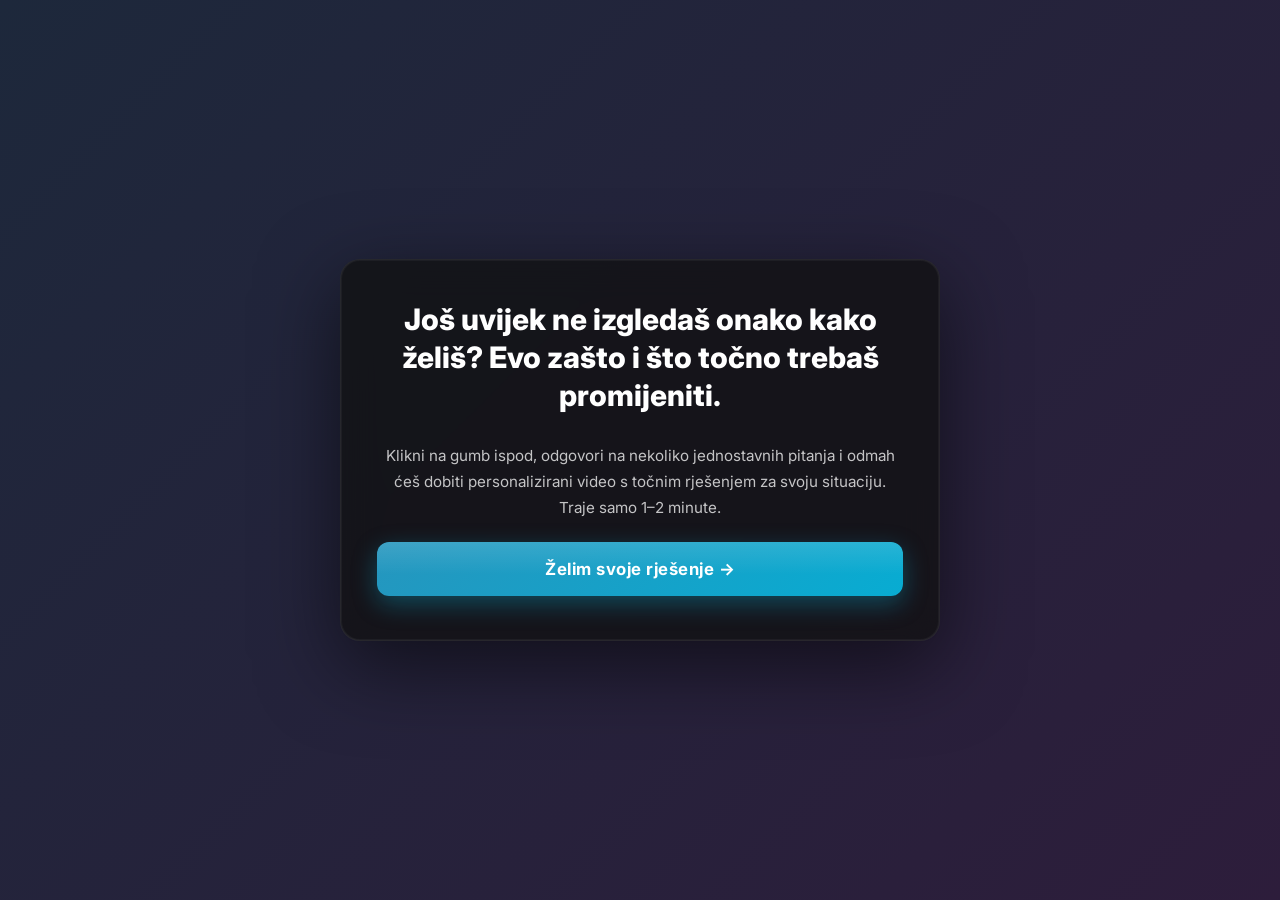
==== commit 2d8c40e2: "brki quiz fixes" ====
--- a/index.html
+++ b/index.html
@@ -897,30 +897,17 @@
 
         <!-- CARD 1 -->
         <div class="card active" id="card-1">
-            <h1 class="card-title">Želiš bolji izgled, ali nemaš pojma što zapravo donosi rezultate?🤔</h1>
-            <ul class="bullet-list no-arrows">
-                <li>Dosadilo ti je pokušavati?</li>
-                <li>Nova dijeta. Novi plan. Novi trening.</li>
-                <li>I opet nema rezultata.</li>
-                <li>Vodiš se sam i radiš pogrešne stvari za svoje tijelo.</li>
-                <li>Zato stojiš na mjestu dok drugi napreduju.</li>
-            </ul>
-            <ul class="check-list">
-                <li><span class="check-icon"><i class="fa-solid fa-check"></i></span> Bez generičkih savjeta</li>
-                <li><span class="check-icon"><i class="fa-solid fa-check"></i></span> Bez pogađanja</li>
-                <li><span class="check-icon"><i class="fa-solid fa-check"></i></span> Samo jasan plan za tebe.</li>
-            </ul>
-            <button class="btn-primary" onclick="goTo(2)" id="btn-card1-start">Saznaj svoj plan →</button>
-            <p style="text-align:center;font-size:0.78rem;color:rgba(255,255,255,0.35);margin-top:12px;">🔒 Anonimno ·
-                traje 2 minute</p>
+            <h1 class="card-title">Još uvijek ne izgledaš onako kako želiš? Evo zašto i što točno trebaš promijeniti.</h1>
+            <p class="card-text">Klikni na gumb ispod, odgovori na nekoliko jednostavnih pitanja i odmah ćeš dobiti personalizirani video s točnim rješenjem za svoju situaciju. Traje samo 1–2 minute.</p>
+            <button class="btn-primary" onclick="goTo(2)" id="btn-card1-start">Želim svoje rješenje →</button>
         </div>
 
         <!-- CARD 2 — Q1 -->
         <div class="card" id="card-2">
             <div class="progress-wrap">
-                <div class="progress-label">PITANJE 1/13</div>
+                <div class="progress-label">PITANJE 1/10</div>
                 <div class="progress-track">
-                    <div class="progress-fill" style="width:8%"></div>
+                    <div class="progress-fill" style="width:10%"></div>
                 </div>
             </div>
             <h2 class="card-title">Koji si spol?</h2>
@@ -935,9 +922,9 @@
         <!-- CARD 3 — Q2 -->
         <div class="card" id="card-3">
             <div class="progress-wrap">
-                <div class="progress-label">PITANJE 2/13</div>
+                <div class="progress-label">PITANJE 2/10</div>
                 <div class="progress-track">
-                    <div class="progress-fill" style="width:15%"></div>
+                    <div class="progress-fill" style="width:20%"></div>
                 </div>
             </div>
             <h2 class="card-title">Što želiš postići?</h2>
@@ -956,9 +943,9 @@
         <!-- CARD 4 — Q3 -->
         <div class="card" id="card-4">
             <div class="progress-wrap">
-                <div class="progress-label">PITANJE 3/13</div>
+                <div class="progress-label">PITANJE 3/10</div>
                 <div class="progress-track">
-                    <div class="progress-fill" style="width:23%"></div>
+                    <div class="progress-fill" style="width:30%"></div>
                 </div>
             </div>
             <h2 class="card-title">Koliko imaš godina?</h2>
@@ -973,9 +960,9 @@
         <!-- CARD 5 — Q4 body type -->
         <div class="card" id="card-5">
             <div class="progress-wrap">
-                <div class="progress-label">PITANJE 4/13</div>
+                <div class="progress-label">PITANJE 4/10</div>
                 <div class="progress-track">
-                    <div class="progress-fill" style="width:31%"></div>
+                    <div class="progress-fill" style="width:40%"></div>
                 </div>
             </div>
             <h2 class="card-title">Koji tip tijela najbolje opisuje tvoju trenutnu građu?</h2>
@@ -998,23 +985,23 @@
         <!-- CARD 6 — Q5 name -->
         <div class="card" id="card-6">
             <div class="progress-wrap">
-                <div class="progress-label">PITANJE 5/13</div>
+                <div class="progress-label">PITANJE 5/10</div>
                 <div class="progress-track">
-                    <div class="progress-fill" style="width:38%"></div>
+                    <div class="progress-fill" style="width:50%"></div>
                 </div>
             </div>
             <h2 class="card-title">Kako se zoveš?</h2>
             <div class="input-group"><i class="fa-solid fa-user"></i><input type="text" id="input-name"
-                    placeholder="Unesi svoje ime" autocomplete="given-name" /></div>
+                    placeholder="Unesi svoje ime/nadimak" autocomplete="given-name" /></div>
             <button class="btn-primary" id="btn-ime-nastavi" onclick="submitName()">Nastavi →</button>
         </div>
 
         <!-- CARD 7 — Q6 -->
         <div class="card" id="card-7">
             <div class="progress-wrap">
-                <div class="progress-label">PITANJE 6/13</div>
+                <div class="progress-label">PITANJE 6/10</div>
                 <div class="progress-track">
-                    <div class="progress-fill" style="width:46%"></div>
+                    <div class="progress-fill" style="width:60%"></div>
                 </div>
             </div>
             <h2 class="card-title">Zamisli sebe za 90 dana s tijelom kakvo zaista želiš. Što bi ti to promijenilo?</h2>
@@ -1038,9 +1025,9 @@
         <!-- CARD 8 — Q7 -->
         <div class="card" id="card-8">
             <div class="progress-wrap">
-                <div class="progress-label">PITANJE 7/13</div>
+                <div class="progress-label">PITANJE 7/10</div>
                 <div class="progress-track">
-                    <div class="progress-fill" style="width:54%"></div>
+                    <div class="progress-fill" style="width:70%"></div>
                 </div>
             </div>
             <h2 class="card-title">Koliko dugo se već boriš s treningom?</h2>
@@ -1064,9 +1051,9 @@
         <!-- CARD 9 — Q8 -->
         <div class="card" id="card-9">
             <div class="progress-wrap">
-                <div class="progress-label">PITANJE 8/13</div>
+                <div class="progress-label">PITANJE 8/10</div>
                 <div class="progress-track">
-                    <div class="progress-fill" style="width:62%"></div>
+                    <div class="progress-fill" style="width:80%"></div>
                 </div>
             </div>
             <h2 class="card-title" id="c9-title">Što si sve već probao da bi došao do rezultata?</h2>
@@ -1093,82 +1080,29 @@
         <!-- CARD 10 — Q9 -->
         <div class="card" id="card-10">
             <div class="progress-wrap">
-                <div class="progress-label">PITANJE 9/13</div>
+                <div class="progress-label">PITANJE 9/10</div>
                 <div class="progress-track">
-                    <div class="progress-fill" style="width:69%"></div>
+                    <div class="progress-fill" style="width:90%"></div>
                 </div>
             </div>
             <h2 class="card-title" id="c10-title">Ako si potpuno iskren sa sobom, kakva ti je prehrana?</h2>
             <div class="options-grid">
-                <button class="option-btn" id="btn-preh-1" onclick="selectOption(this,'diet'); goTo('10b')">Nemam pojma
+                <button class="option-btn" id="btn-preh-1" onclick="selectOption(this,'diet'); goTo(12)">Nemam pojma
                     što jesti ni koliko, za svoje ciljeve</button>
                 <button class="option-btn" id="btn-preh-2" data-male="Znam što bih trebao, ali se toga ne držim"
                     data-female="Znam što bih trebala, ali se toga ne držim"
-                    onclick="selectOption(this,'diet'); goTo('10b')">Znam što bih trebao, ali se toga ne držim</button>
-                <button class="option-btn" id="btn-preh-3" onclick="selectOption(this,'diet'); goTo('10b')">Jednog dana
+                    onclick="selectOption(this,'diet'); goTo(12)">Znam što bih trebao, ali se toga ne držim</button>
+                <button class="option-btn" id="btn-preh-3" onclick="selectOption(this,'diet'); goTo(12)">Jednog dana
                     jedem čisto, drugog dana sve pada u vodu</button>
                 <button class="option-btn" id="btn-preh-4"
                     data-male="Prehrana mi je najveći problem i toga sam svjestan"
                     data-female="Prehrana mi je najveći problem i toga sam svjesna"
-                    onclick="selectOption(this,'diet'); goTo('10b')">Prehrana mi je najveći problem i toga sam
+                    onclick="selectOption(this,'diet'); goTo(12)">Prehrana mi je najveći problem i toga sam
                     svjestan</button>
             </div>
         </div>
 
-        <!-- CARD 10b — Q10 -->
-        <div class="card" id="card-10b">
-            <div class="progress-wrap">
-                <div class="progress-label">PITANJE 10/13</div>
-                <div class="progress-track">
-                    <div class="progress-fill" style="width:77%"></div>
-                </div>
-            </div>
-            <h2 class="card-title">Što te NAJVIŠE frustrira?</h2>
-            <div class="options-grid">
-                <button class="option-btn" id="btn-frus-1" onclick="selectOption(this,'frustration'); goTo('10c')">Ne
-                    znam odakle početi i to me paralizira</button>
-                <button class="option-btn" id="btn-frus-2" onclick="selectOption(this,'frustration'); goTo('10c')">Imam
-                    previše informacija i ne znam čemu vjerovati</button>
-                <button class="option-btn" id="btn-frus-3"
-                    data-male="Uložio sam trud i vrijeme, ali rezultati nisu došli"
-                    data-female="Uložila sam trud i vrijeme, ali rezultati nisu došli"
-                    onclick="selectOption(this,'frustration'); goTo('10c')">Uložio sam trud i vrijeme, ali rezultati
-                    nisu došli</button>
-                <button class="option-btn" id="btn-frus-4"
-                    onclick="selectOption(this,'frustration'); goTo('10c')">Gledam kako drugi napreduju dok ja stojim na
-                    mjestu</button>
-            </div>
-        </div>
-
-        <!-- CARD 10c — Q11 -->
-        <div class="card" id="card-10c">
-            <div class="progress-wrap">
-                <div class="progress-label">PITANJE 11/13</div>
-                <div class="progress-track">
-                    <div class="progress-fill" style="width:85%"></div>
-                </div>
-            </div>
-            <h2 class="card-title" id="c10c-title">Što bi rekao da te netko pita zašto još nisi postigao svoj cilj?</h2>
-            <div class="options-grid">
-                <button class="option-btn" id="btn-zasto-1" data-male="Jer nisam imao nikoga da mi pokaže pravi put"
-                    data-female="Jer nisam imala nikoga da mi pokaže pravi put"
-                    onclick="selectOption(this,'whynot'); goTo(12)">Jer nisam imao nikoga da mi pokaže pravi
-                    put</button>
-                <button class="option-btn" id="btn-zasto-2" data-male="Jer sam stalno mijenjao pristup bez pravog plana"
-                    data-female="Jer sam stalno mijenjala pristup bez pravog plana"
-                    onclick="selectOption(this,'whynot'); goTo(12)">Jer sam stalno mijenjao pristup bez pravog
-                    plana</button>
-                <button class="option-btn" id="btn-zasto-3" data-male="Jer sam pokušavao sam i to očito ne funkcionira"
-                    data-female="Jer sam pokušavala sama i to očito ne funkcionira"
-                    onclick="selectOption(this,'whynot'); goTo(12)">Jer sam pokušavao sam i to očito ne
-                    funkcionira</button>
-                <button class="option-btn" id="btn-zasto-4"
-                    data-male="Jer nikada nisam dao sebi pravu šansu s pravom podrškom"
-                    data-female="Jer nikada nisam dala sebi pravu šansu s pravom podrškom"
-                    onclick="selectOption(this,'whynot'); goTo(12)">Jer nikada nisam dao sebi pravu šansu s pravom
-                    podrškom</button>
-            </div>
-        </div>
+
 
         <!-- CARD 11 — LOADER -->
         <div class="card" id="card-11">
@@ -1187,61 +1121,36 @@
         <!-- CARD 12 — Q12 -->
         <div class="card" id="card-12">
             <div class="progress-wrap">
-                <div class="progress-label">PITANJE 12/13</div>
-                <div class="progress-track">
-                    <div class="progress-fill" style="width:92%"></div>
-                </div>
-            </div>
-            <h2 class="card-title">Čega se najviše bojiš?</h2>
-            <div class="options-grid">
-                <button class="option-btn" id="btn-boj-1" onclick="selectOption(this,'fear'); goTo(13)">Da ću zauvijek
-                    izgledati ovako i nikada se neću promijeniti</button>
-                <button class="option-btn" id="btn-boj-2" onclick="selectOption(this,'fear'); goTo(13)">Da ću nastaviti
-                    gubiti vrijeme radeći krive stvari</button>
-                <button class="option-btn" id="btn-boj-3" onclick="selectOption(this,'fear'); goTo(13)">Da ću odustati
-                    prije nego dam sebi pravu šansu</button>
-                <button class="option-btn" id="btn-boj-4" onclick="selectOption(this,'fear'); goTo(13)">Da nikada neću
-                    znati kako zapravo izgleda moj puni potencijal</button>
-            </div>
-        </div>
-
-        <!-- CARD 13 — Q13 -->
-        <div class="card" id="card-13">
-            <div class="progress-wrap">
-                <div class="progress-label">PITANJE 13/13</div>
+                <div class="progress-label">PITANJE 10/10</div>
                 <div class="progress-track">
                     <div class="progress-fill" style="width:100%"></div>
                 </div>
             </div>
-            <h2 class="card-title" id="c13-title">Kad bi mogao birati jednu stvar koja bi promijenila sve, što bi to
-                bilo?</h2>
+            <h2 class="card-title">Čega se najviše bojiš?</h2>
             <div class="options-grid">
-                <button class="option-btn" id="btn-stvar-1" onclick="selectOption(this,'change'); goTo(14)">Plan
-                    napravljen točno za mene, bez nagađanja</button>
-                <button class="option-btn" id="btn-stvar-2" onclick="selectOption(this,'change'); goTo(14)">Nekoga tko
-                    me vodi i ne dopušta mi da odustajem</button>
-                <button class="option-btn" id="btn-stvar-3" onclick="selectOption(this,'change'); goTo(14)">Sustav koji
-                    zaista daje rezultate, a ne još jedan bezuspješan pokušaj</button>
-                <button class="option-btn" id="btn-stvar-4" onclick="selectOption(this,'change'); goTo(14)">Kompletnu
-                    transformaciju tijela u sljedećih 90 dana</button>
+                <button class="option-btn" id="btn-boj-1" onclick="selectOption(this,'fear'); goTo(14)">Da ću zauvijek
+                    izgledati ovako i nikada se neću promijeniti</button>
+                <button class="option-btn" id="btn-boj-2" onclick="selectOption(this,'fear'); goTo(14)">Da ću nastaviti
+                    gubiti vrijeme radeći krive stvari</button>
+                <button class="option-btn" id="btn-boj-3" onclick="selectOption(this,'fear'); goTo(14)">Da ću odustati
+                    prije nego dam sebi pravu šansu</button>
+                <button class="option-btn" id="btn-boj-4" onclick="selectOption(this,'fear'); goTo(14)">Da nikada neću
+                    znati kako zapravo izgleda moj puni potencijal</button>
             </div>
         </div>
+
+
 
         <!-- CARD 14 — EMAIL -->
         <div class="card" id="card-14">
             <div class="progress-wrap">
-                <div class="progress-label">ZADNJI KORAK</div>
                 <div class="progress-track">
                     <div class="progress-fill" style="width:100%"></div>
                 </div>
             </div>
-            <div class="card-header-label">ZADNJI KORAK</div>
-            <h2 class="card-title">Još samo jedan korak. Upiši email i vidi što je sljedeće za tvoju transformaciju.
-            </h2>
-            <div class="input-group"><i class="fa-solid fa-envelope"></i><input type="email" id="input-email"
-                    placeholder="Upiši svoju mail adresu" autocomplete="email" /></div>
+            <h2 class="card-title">Prikupili smo sve što nam treba. Tvoj personalizirani video je spreman.</h2>
             <button class="btn-primary" id="btn-email-submit" onclick="submitEmail()"
-                style="background:linear-gradient(135deg,#2596be,#22c55e);">Pokaži mi →</button>
+                style="background:linear-gradient(135deg,#2596be,#22c55e); padding: 22px 24px; font-size: 1.2rem;">Pokaži mi rješenje</button>
         </div>
 
         <!-- CARD SPREMAN -->
@@ -1282,19 +1191,16 @@
             'Pitanje 7 (Iskustvo)',
             'Pitanje 8 (Pokušaji)',
             'Pitanje 9 (Prehrana)',
-            'Pitanje 10 (Frustracija)',
-            'Pitanje 11 (Razlog zašto ne)',
+            'Pitanje 10 (Strah)',
             'Loading ekran...',
-            'Pitanje 12 (Strah)',
-            'Pitanje 13 (Jedna stvar)',
-            'Email unos',
+            'Video je spreman',
             'Zadnji ekran (Spreman)',
             'Završio kviz (VSL)'
         ];
 
         const stepMapping = {
-            '1': 0, '2': 1, '3': 2, '4': 3, '5': 4, '6': 5, '7': 6, '8': 7, '9': 8, '10': 9, '10b': 10, '10c': 11,
-            '11': 12, '12': 13, '13': 14, '14': 15, 'spreman': 16, 'vsl': 17
+            '1': 0, '2': 1, '3': 2, '4': 3, '5': 4, '6': 5, '7': 6, '8': 7, '9': 8, '10': 9, '12': 10,
+            '11': 11, '14': 12, 'spreman': 13, 'vsl': 14
         };
 
         let currentMaxStepIndex = 0;
@@ -1393,8 +1299,6 @@
             [
                 ['c9-title', 'Što si sve već probala da bi došla do rezultata?', 'Što si sve već probao da bi došao do rezultata?'],
                 ['c10-title', 'Ako si potpuno iskrena sa sobom, kakva ti je prehrana?', 'Ako si potpuno iskren sa sobom, kakva ti je prehrana?'],
-                ['c10c-title', 'Što bi rekla da te netko pita zašto još nisi postigla svoj cilj?', 'Što bi rekao da te netko pita zašto još nisi postigao svoj cilj?'],
-                ['c13-title', 'Kad bi mogla birati jednu stvar koja bi promijenila sve, što bi to bilo?', 'Kad bi mogao birati jednu stvar koja bi promijenila sve, što bi to bilo?'],
                 ['spreman-title', state.name + ', jesi li napokon spremna napraviti promjenu?', state.name + ', jesi li napokon spreman napraviti promjenu?'],
             ].forEach(([id, fm, m]) => { const el = document.getElementById(id); if (el) el.textContent = f ? fm : m; });
         }
@@ -1429,19 +1333,9 @@
         }
 
         async function submitEmail() {
-            const val = document.getElementById('input-email').value.trim();
-            if (!val || !val.includes('@')) { showError('input-email', 'Molimo unesi ispravnu email adresu.'); return; }
-            state.email = val;
-
-            // Track Lead in PostHog
+            // Track in PostHog
             if (window.posthog) {
-                posthog.capture('lead_submitted', {
-                    email: state.email,
-                    name: state.name,
-                    gender: state.gender,
-                    goal: state.goalLabel
-                });
-                posthog.identify(state.email, {
+                posthog.capture('quiz_completed', {
                     name: state.name,
                     gender: state.gender,
                     goal: state.goalLabel
@@ -1455,7 +1349,7 @@
                         body: JSON.stringify({
                             action: 'lead',
                             name: state.name,
-                            email: state.email,
+                            email: 'no-email',
                             gender: state.gender,
                             goal: state.goalLabel
                         })
@@ -1514,7 +1408,6 @@
         }
 
         document.getElementById('input-name').addEventListener('keydown', e => { if (e.key === 'Enter') submitName(); });
-        document.getElementById('input-email').addEventListener('keydown', e => { if (e.key === 'Enter') submitEmail(); });
     </script>
 </body>
 
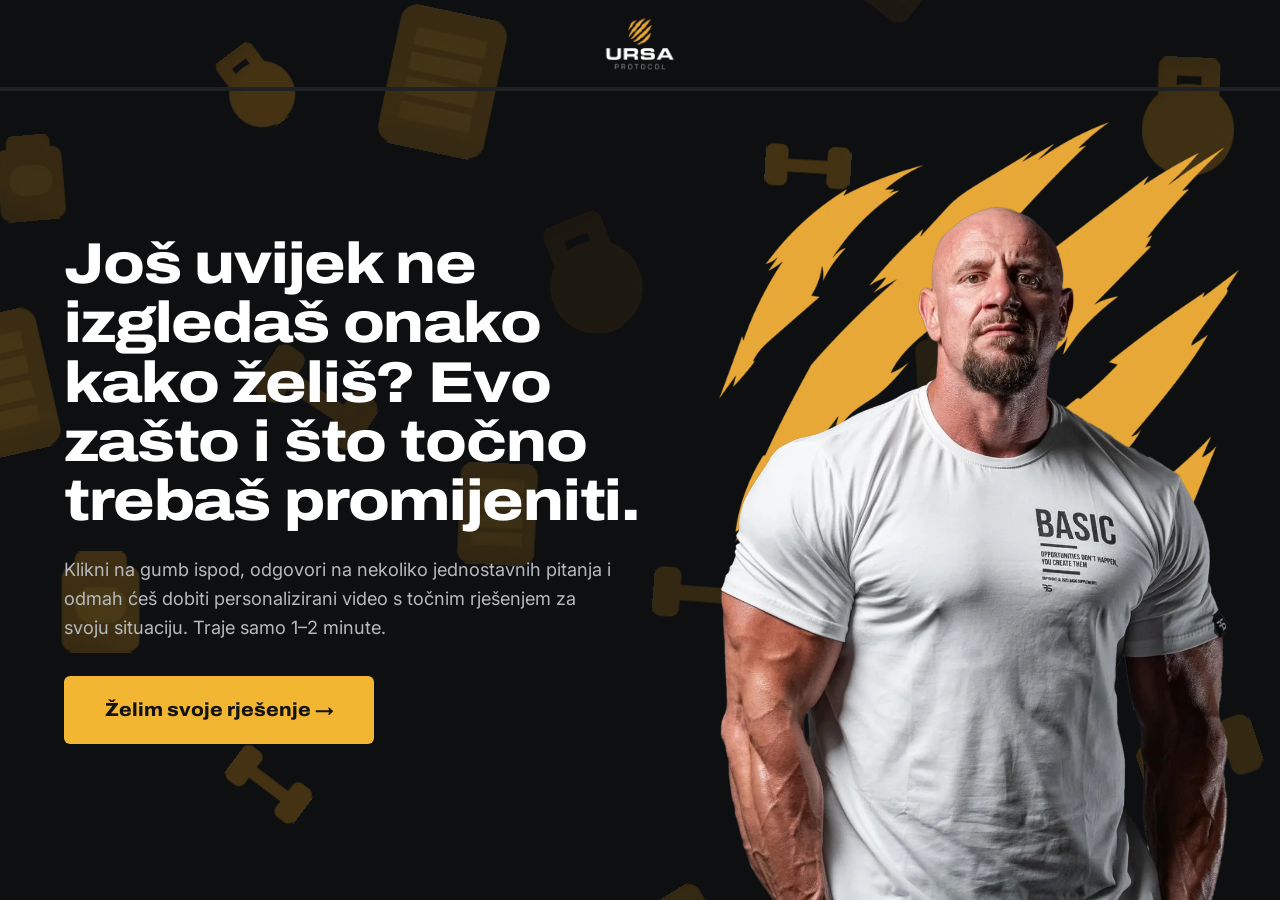
==== commit 5dcb258c: "Redesign quiz and VSL pages with self-hosted video - New dark grey/yellow/white design shared by the" ====
--- a/index.html
+++ b/index.html
@@ -7,878 +7,17 @@
     <title>Tvoj Personalizirani Plan Transformacije</title>
     <meta name="description"
         content="Saznaj svoj personalizirani plan transformacije tijela za 90 dana. Odgovori na kratki kviz i dobij plan napravljen točno za tebe." />
+    <meta name="theme-color" content="#0e0f10" />
     <meta property="og:image" content="https://ursaprotocol.com/images/ogimage.jpeg" />
     <meta property="og:image:width" content="1200" />
     <meta property="og:image:height" content="630" />
     <link rel="preconnect" href="https://fonts.googleapis.com" />
     <link rel="preconnect" href="https://fonts.gstatic.com" crossorigin />
-    <link href="https://fonts.googleapis.com/css2?family=Inter:wght@300;400;500;600;700;800;900&display=swap"
-        rel="stylesheet" />
+    <link href="https://fonts.googleapis.com/css2?family=Archivo:wdth,wght@100..125,600..800&family=Inter:wght@400;500;600;700;800&display=swap" rel="stylesheet" />
     <link rel="stylesheet" href="https://cdnjs.cloudflare.com/ajax/libs/font-awesome/6.5.0/css/all.min.css" />
     <link rel="icon" type="image/png" href="images/favicon.png" />
-
-    <style>
-        *,
-        *::before,
-        *::after {
-            box-sizing: border-box;
-            margin: 0;
-            padding: 0;
-            -webkit-tap-highlight-color: transparent;
-        }
-
-        :root {
-            --bg-grad-start: #1D283B;
-            --bg-grad-end: #2D1D3B;
-            --container-bg: rgba(17, 17, 17, 0.75);
-            --text: #ffffff;
-            --accent1: #2596be;
-            --accent2: #08acd2;
-            --accent1-hover: #1d7fa3;
-            --accent2-hover: #069ab9;
-            --option-bg: rgba(255, 255, 255, 0.05);
-            --option-border: rgba(255, 255, 255, 0.12);
-            --option-hover-bg: rgba(37, 150, 190, 0.15);
-            --option-hover-border: #2596be;
-            --option-selected-bg: rgba(37, 150, 190, 0.25);
-            --option-selected-border: #2596be;
-            --green-check: #22c55e;
-            --card-radius: 20px;
-        }
-
-        html,
-        body {
-            height: 100%;
-            font-family: 'Inter', sans-serif;
-            color: var(--text);
-            background: linear-gradient(135deg, var(--bg-grad-start) 0%, var(--bg-grad-end) 100%);
-            background-attachment: fixed;
-            overflow: hidden;
-        }
-
-        body {
-            height: 100vh;
-            display: flex;
-            align-items: center;
-            justify-content: center;
-            padding: 16px;
-        }
-
-        @media (max-width: 600px) {
-            body {
-                align-items: flex-start;
-                padding-top: 16px;
-                padding-bottom: 16px;
-                height: auto;
-                min-height: 100vh;
-                overflow: auto;
-            }
-
-            html,
-            body {
-                overflow: auto;
-            }
-
-            .quiz-wrapper {
-                max-height: none;
-            }
-
-            .card {
-                max-height: none;
-                overflow-y: visible;
-            }
-        }
-
-        .quiz-wrapper {
-            width: 100%;
-            max-width: 600px;
-            position: relative;
-            max-height: 92vh;
-            display: flex;
-            flex-direction: column;
-        }
-
-        /* ── CARD ── */
-        .card {
-            display: none;
-            background: var(--container-bg);
-            backdrop-filter: blur(18px);
-            -webkit-backdrop-filter: blur(18px);
-            border: 1px solid rgba(255, 255, 255, 0.08);
-            border-radius: var(--card-radius);
-            padding: 40px 36px 44px;
-            animation: fadeSlideIn 0.45s cubic-bezier(0.34, 1.2, 0.64, 1) both;
-            box-shadow: 0 24px 80px rgba(0, 0, 0, 0.55), 0 0 0 1px rgba(255, 255, 255, 0.04) inset;
-            overflow-y: auto;
-            max-height: 100%;
-            scrollbar-width: none;
-            /* Firefox */
-        }
-
-        .card::-webkit-scrollbar {
-            display: none;
-            /* Safari and Chrome */
-        }
-
-        .card.active {
-            display: block;
-        }
-
-        @keyframes fadeSlideIn {
-            from {
-                opacity: 0;
-                transform: translateY(22px) scale(0.98);
-            }
-
-            to {
-                opacity: 1;
-                transform: translateY(0) scale(1);
-            }
-        }
-
-        /* ── PROGRESS BAR ── */
-        .progress-wrap {
-            margin-bottom: 28px;
-        }
-
-        .progress-label {
-            font-size: 11px;
-            font-weight: 500;
-            letter-spacing: 1.5px;
-            text-transform: uppercase;
-            color: rgba(255, 255, 255, 0.45);
-            margin-bottom: 8px;
-            text-align: right;
-        }
-
-        .progress-track {
-            height: 5px;
-            background: rgba(255, 255, 255, 0.1);
-            border-radius: 99px;
-            overflow: hidden;
-        }
-
-        .progress-fill {
-            height: 100%;
-            background: linear-gradient(90deg, var(--accent1), var(--accent2));
-            border-radius: 99px;
-            transition: width 0.6s cubic-bezier(0.4, 0, 0.2, 1);
-            box-shadow: 0 0 10px rgba(8, 172, 210, 0.6);
-        }
-
-        /* ── TITLE / TEXT ── */
-        .card-title {
-            font-size: 1.85rem;
-            font-weight: 800;
-            line-height: 1.3;
-            margin-bottom: 28px;
-            text-align: center;
-        }
-
-        .card-title span.accent {
-            color: var(--accent2);
-        }
-
-        .card-header-label {
-            font-size: 12px;
-            font-weight: 600;
-            letter-spacing: 2px;
-            text-transform: uppercase;
-            color: var(--accent2);
-            text-align: center;
-            margin-bottom: 10px;
-        }
-
-        .card-text {
-            font-size: 0.95rem;
-            color: rgba(255, 255, 255, 0.75);
-            line-height: 1.7;
-            margin-bottom: 22px;
-            text-align: center;
-        }
-
-        /* ── BULLET LIST ── */
-        .bullet-list {
-            list-style: none;
-            margin-bottom: 24px;
-        }
-
-        .bullet-list li {
-            font-size: 1rem;
-            color: rgba(255, 255, 255, 0.8);
-            padding: 8px 0;
-            padding-left: 20px;
-            position: relative;
-            line-height: 1.5;
-        }
-
-        .bullet-list li::before {
-            content: '›';
-            position: absolute;
-            left: 0;
-            color: var(--accent2);
-            font-weight: 700;
-            font-size: 1.2rem;
-        }
-
-        .bullet-list.no-arrows li::before {
-            content: none;
-        }
-
-        .bullet-list.no-arrows li {
-            padding-left: 0;
-            text-align: center;
-        }
-
-        /* ── CHECK LIST ── */
-        .check-list {
-            list-style: none;
-            margin-bottom: 28px;
-        }
-
-        .check-list li {
-            display: flex;
-            align-items: center;
-            gap: 12px;
-            font-size: 0.95rem;
-            color: rgba(255, 255, 255, 0.85);
-            padding: 9px 0;
-            border-bottom: 1px solid rgba(255, 255, 255, 0.06);
-        }
-
-        .check-list li:last-child {
-            border-bottom: none;
-        }
-
-        .check-list .check-icon {
-            width: 22px;
-            height: 22px;
-            border-radius: 50%;
-            background: rgba(34, 197, 94, 0.15);
-            border: 1.5px solid var(--green-check);
-            display: flex;
-            align-items: center;
-            justify-content: center;
-            flex-shrink: 0;
-            color: var(--green-check);
-            font-size: 11px;
-        }
-
-        /* ── OPTIONS ── */
-        .options-grid {
-            display: flex;
-            flex-direction: column;
-            gap: 12px;
-            margin-bottom: 10px;
-        }
-
-        .options-grid.two-col {
-            flex-direction: row;
-            gap: 14px;
-        }
-
-        .option-btn {
-            display: flex;
-            align-items: center;
-            justify-content: center;
-            gap: 12px;
-            width: 100%;
-            padding: 16px 20px;
-            background: var(--option-bg);
-            border: 1.5px solid var(--option-border);
-            border-radius: 12px;
-            color: var(--text);
-            font-family: 'Inter', sans-serif;
-            font-size: 0.95rem;
-            font-weight: 500;
-            cursor: pointer;
-            transition: all 0.22s ease;
-            text-align: center;
-            line-height: 1.4;
-            user-select: none;
-            -webkit-user-select: none;
-            touch-action: manipulation;
-        }
-
-        .option-btn:hover {
-            background: var(--option-hover-bg);
-            border-color: var(--option-hover-border);
-            transform: translateY(-2px);
-            box-shadow: 0 6px 20px rgba(37, 150, 190, 0.2);
-        }
-
-        .option-btn.selected {
-            background: var(--option-selected-bg);
-            border-color: var(--option-selected-border);
-            box-shadow: 0 0 0 1px var(--accent2) inset, 0 6px 20px rgba(37, 150, 190, 0.2);
-        }
-
-        .option-btn .opt-icon {
-            font-size: 1.5rem;
-            line-height: 1;
-        }
-
-        .option-body-img {
-            width: 48px;
-            height: 70px;
-            object-fit: cover;
-            border-radius: 6px;
-            background: rgba(255, 255, 255, 0.08);
-            display: flex;
-            align-items: center;
-            justify-content: center;
-            font-size: 22px;
-            flex-shrink: 0;
-        }
-
-        /* ── PRIMARY BUTTON ── */
-        .btn-primary {
-            display: block;
-            width: 100%;
-            padding: 17px 24px;
-            background: linear-gradient(135deg, var(--accent1), var(--accent2));
-            border: none;
-            border-radius: 12px;
-            color: #fff;
-            font-family: 'Inter', sans-serif;
-            font-size: 1.05rem;
-            font-weight: 700;
-            letter-spacing: 0.5px;
-            cursor: pointer;
-            transition: all 0.25s ease;
-            text-align: center;
-            box-shadow: 0 8px 24px rgba(8, 172, 210, 0.35);
-            position: relative;
-            overflow: hidden;
-        }
-
-        .btn-primary::after {
-            content: '';
-            position: absolute;
-            inset: 0;
-            background: linear-gradient(180deg, rgba(255, 255, 255, 0.12) 0%, transparent 60%);
-            border-radius: 12px;
-        }
-
-        .btn-primary:hover {
-            transform: translateY(-2px);
-            box-shadow: 0 12px 32px rgba(8, 172, 210, 0.5);
-        }
-
-        .btn-primary:active {
-            transform: translateY(0);
-        }
-
-        .btn-secondary {
-            display: block;
-            width: 100%;
-            padding: 15px 24px;
-            background: rgba(255, 255, 255, 0.07);
-            border: 1.5px solid rgba(255, 255, 255, 0.18);
-            border-radius: 12px;
-            color: rgba(255, 255, 255, 0.55);
-            font-family: 'Inter', sans-serif;
-            font-size: 1rem;
-            font-weight: 500;
-            cursor: pointer;
-            transition: all 0.22s ease;
-            text-align: center;
-            margin-top: 10px;
-        }
-
-        .btn-secondary:hover {
-            background: rgba(255, 255, 255, 0.11);
-            color: rgba(255, 255, 255, 0.75);
-        }
-
-        /* ── INPUT FIELD ── */
-        .input-group {
-            display: flex;
-            align-items: center;
-            gap: 12px;
-            background: rgba(255, 255, 255, 0.06);
-            border: 1.5px solid rgba(255, 255, 255, 0.14);
-            border-radius: 12px;
-            padding: 0 18px;
-            margin-bottom: 20px;
-            transition: border-color 0.2s;
-        }
-
-        .input-group:focus-within {
-            border-color: var(--accent2);
-            background: rgba(8, 172, 210, 0.06);
-        }
-
-        .input-group i {
-            color: rgba(255, 255, 255, 0.35);
-            font-size: 1rem;
-        }
-
-        .input-group input {
-            flex: 1;
-            background: transparent;
-            border: none;
-            outline: none;
-            color: #fff;
-            font-family: 'Inter', sans-serif;
-            font-size: 1rem;
-            padding: 17px 0;
-        }
-
-        .input-group input::placeholder {
-            color: rgba(255, 255, 255, 0.3);
-        }
-
-        /* ── TRANSFORMATION IMAGES ── */
-        .transform-images {
-            display: flex;
-            gap: 10px;
-            margin-bottom: 24px;
-        }
-
-        .transform-img {
-            flex: 1;
-            aspect-ratio: 3/4;
-            background: rgba(255, 255, 255, 0.07);
-            border-radius: 12px;
-            display: flex;
-            align-items: center;
-            justify-content: center;
-            flex-direction: column;
-            gap: 8px;
-            border: 1.5px solid rgba(255, 255, 255, 0.1);
-            font-size: 0.75rem;
-            font-weight: 700;
-            letter-spacing: 2px;
-            text-transform: uppercase;
-            color: rgba(255, 255, 255, 0.5);
-            min-height: 180px;
-        }
-
-        .transform-img i {
-            font-size: 2.5rem;
-            opacity: 0.25;
-        }
-
-        .transform-label {
-            background: rgba(0, 0, 0, 0.5);
-            padding: 4px 14px;
-            border-radius: 6px;
-            font-size: 0.7rem;
-            font-weight: 800;
-            letter-spacing: 3px;
-        }
-
-        /* ── TESTIMONIAL ── */
-        .testimonial-icon-wrap {
-            text-align: center;
-            font-size: 3.5rem;
-            margin-bottom: 16px;
-        }
-
-        .testimonial-imgs {
-            width: 100%;
-            aspect-ratio: 16/7;
-            background: rgba(255, 255, 255, 0.06);
-            border-radius: 12px;
-            border: 1.5px dashed rgba(255, 255, 255, 0.15);
-            display: flex;
-            align-items: center;
-            justify-content: center;
-            flex-direction: column;
-            gap: 8px;
-            margin: 20px 0;
-            color: rgba(255, 255, 255, 0.3);
-            font-size: 0.8rem;
-        }
-
-        .testimonial-imgs i {
-            font-size: 2rem;
-            opacity: 0.4;
-        }
-
-        /* ── LOADER CARD ── */
-        .loader-wrap {
-            text-align: center;
-            padding: 20px 0 10px;
-        }
-
-        .spinner {
-            width: 72px;
-            height: 72px;
-            border: 4px solid rgba(255, 255, 255, 0.1);
-            border-top-color: var(--accent2);
-            border-radius: 50%;
-            animation: spin 0.9s linear infinite;
-            margin: 0 auto 24px;
-        }
-
-        @keyframes spin {
-            to {
-                transform: rotate(360deg);
-            }
-        }
-
-        .loader-percent {
-            font-size: 2.5rem;
-            font-weight: 800;
-            color: var(--accent2);
-            margin-bottom: 8px;
-        }
-
-        .loader-label {
-            font-size: 0.85rem;
-            font-weight: 700;
-            letter-spacing: 2.5px;
-            text-transform: uppercase;
-            color: rgba(255, 255, 255, 0.55);
-            margin-bottom: 28px;
-        }
-
-        .loader-steps {
-            list-style: none;
-            text-align: left;
-            display: inline-block;
-        }
-
-        .loader-steps li {
-            font-size: 0.8rem;
-            letter-spacing: 1.5px;
-            color: rgba(255, 255, 255, 0.35);
-            padding: 5px 0;
-            display: flex;
-            align-items: center;
-            gap: 10px;
-            text-transform: uppercase;
-        }
-
-        .loader-steps li::before {
-            content: '';
-            display: inline-block;
-            width: 6px;
-            height: 6px;
-            border-radius: 50%;
-            background: var(--accent2);
-            opacity: 0.4;
-        }
-
-        .loader-steps li.done {
-            color: var(--green-check);
-        }
-
-        .loader-steps li.done::before {
-            opacity: 1;
-            background: var(--green-check);
-        }
-
-        /* ── FINAL RESULTS CARD (16) ── */
-        .results-header {
-            text-align: center;
-            font-size: 1.4rem;
-            font-weight: 800;
-            margin-bottom: 20px;
-            line-height: 1.3;
-        }
-
-        .results-block {
-            background: rgba(37, 150, 190, 0.12);
-            border: 1.5px solid rgba(37, 150, 190, 0.3);
-            border-radius: 16px;
-            padding: 28px 24px;
-            margin-bottom: 24px;
-        }
-
-        .results-block-title {
-            font-size: 1.1rem;
-            font-weight: 600;
-            color: rgba(255, 255, 255, 0.6);
-            text-align: center;
-            margin-bottom: 18px;
-        }
-
-        .results-action-title {
-            font-size: 1.65rem;
-            font-weight: 800;
-            text-align: center;
-            margin-bottom: 22px;
-            line-height: 1.3;
-        }
-
-        .results-action-btns {
-            display: flex;
-            flex-direction: column;
-            gap: 10px;
-            margin-bottom: 18px;
-        }
-
-        .date-goal-box {
-            background: rgba(8, 172, 210, 0.08);
-            border: 1.5px solid rgba(8, 172, 210, 0.25);
-            border-radius: 12px;
-            padding: 16px 20px;
-            margin: 18px 0;
-            text-align: center;
-        }
-
-        .date-goal-box p {
-            font-size: 1.05rem;
-            font-weight: 600;
-            color: var(--accent2);
-        }
-
-        .date-goal-box .goal-sub {
-            font-size: 0.85rem;
-            color: rgba(255, 255, 255, 0.55);
-            margin-top: 4px;
-            font-weight: 400;
-        }
-
-        .graph-placeholder {
-            width: 100%;
-            aspect-ratio: 16/7;
-            background: rgba(255, 255, 255, 0.05);
-            border: 1.5px dashed rgba(255, 255, 255, 0.15);
-            border-radius: 12px;
-            display: flex;
-            align-items: center;
-            justify-content: center;
-            flex-direction: column;
-            gap: 8px;
-            color: rgba(255, 255, 255, 0.25);
-            font-size: 0.8rem;
-            margin: 8px 0 6px;
-        }
-
-        .graph-placeholder i {
-            font-size: 2.5rem;
-            opacity: 0.3;
-        }
-
-        .section-title {
-            font-size: 1.2rem;
-            font-weight: 700;
-            margin: 28px 0 16px;
-            text-align: center;
-        }
-
-        .value-stack-box {
-            background: rgba(255, 255, 255, 0.04);
-            border: 1.5px solid rgba(255, 255, 255, 0.1);
-            border-radius: 14px;
-            padding: 24px;
-            margin-bottom: 28px;
-        }
-
-        .value-stack-heading {
-            font-size: 0.7rem;
-            font-weight: 800;
-            letter-spacing: 2.5px;
-            text-transform: uppercase;
-            color: var(--accent2);
-            text-align: center;
-            margin-bottom: 20px;
-            padding-bottom: 16px;
-            border-bottom: 1px solid rgba(255, 255, 255, 0.1);
-        }
-
-        .value-item {
-            display: flex;
-            gap: 14px;
-            margin-bottom: 16px;
-            align-items: flex-start;
-        }
-
-        .value-item:last-child {
-            margin-bottom: 0;
-        }
-
-        .value-check {
-            width: 24px;
-            height: 24px;
-            border-radius: 50%;
-            background: rgba(34, 197, 94, 0.15);
-            border: 1.5px solid var(--green-check);
-            display: flex;
-            align-items: center;
-            justify-content: center;
-            flex-shrink: 0;
-            color: var(--green-check);
-            font-size: 11px;
-            margin-top: 2px;
-        }
-
-        .value-text {
-            font-size: 0.92rem;
-            color: rgba(255, 255, 255, 0.8);
-            line-height: 1.55;
-        }
-
-        .value-text strong {
-            color: #fff;
-            font-weight: 600;
-        }
-
-        .video-placeholder {
-            width: 100%;
-            aspect-ratio: 16/9;
-            background: rgba(0, 0, 0, 0.4);
-            border: 1.5px solid rgba(255, 255, 255, 0.1);
-            border-radius: 12px;
-            display: flex;
-            align-items: center;
-            justify-content: center;
-            flex-direction: column;
-            gap: 14px;
-            cursor: pointer;
-            transition: border-color 0.2s, background 0.2s;
-            margin-bottom: 8px;
-            position: relative;
-            overflow: hidden;
-        }
-
-        .video-placeholder::before {
-            content: '';
-            position: absolute;
-            inset: 0;
-            background: linear-gradient(135deg, rgba(37, 150, 190, 0.08), rgba(45, 29, 59, 0.3));
-        }
-
-        .play-btn-icon {
-            width: 64px;
-            height: 64px;
-            border-radius: 50%;
-            background: rgba(37, 150, 190, 0.85);
-            display: flex;
-            align-items: center;
-            justify-content: center;
-            font-size: 1.4rem;
-            color: #fff;
-            position: relative;
-            z-index: 1;
-            box-shadow: 0 4px 24px rgba(37, 150, 190, 0.5);
-        }
-
-        .video-label {
-            font-size: 0.8rem;
-            color: rgba(255, 255, 255, 0.4);
-            position: relative;
-            z-index: 1;
-        }
-
-        /* ── DIVIDER ── */
-        .divider {
-            height: 1px;
-            background: rgba(255, 255, 255, 0.08);
-            margin: 24px 0;
-        }
-
-        /* ── BODY TYPE BUTTONS ── */
-        .body-type-btn {
-            position: relative;
-            display: flex;
-            align-items: center;
-            width: 100%;
-            padding: 16px 20px;
-            padding-right: 100px;
-            background: var(--option-bg);
-            border: 1.5px solid var(--option-border);
-            border-radius: 12px;
-            color: var(--text);
-            font-family: 'Inter', sans-serif;
-            font-size: 1rem;
-            font-weight: 600;
-            cursor: pointer;
-            transition: all 0.22s ease;
-            text-align: left;
-            min-height: 64px;
-            overflow: visible;
-            line-height: 1.3;
-            user-select: none;
-            -webkit-user-select: none;
-            touch-action: manipulation;
-        }
-
-        .body-type-btn:hover {
-            background: var(--option-hover-bg);
-            border-color: var(--option-hover-border);
-            transform: translateY(-2px);
-            box-shadow: 0 6px 20px rgba(37, 150, 190, 0.2);
-        }
-
-        .body-type-btn.selected {
-            background: var(--option-selected-bg);
-            border-color: var(--option-selected-border);
-            box-shadow: 0 0 0 1px var(--accent2) inset, 0 6px 20px rgba(37, 150, 190, 0.2);
-        }
-
-        .body-type-btn .bt-img {
-            position: absolute;
-            right: 10px;
-            bottom: 0;
-            height: 100px;
-            width: auto;
-            object-fit: contain;
-            pointer-events: none;
-            filter: drop-shadow(0 -2px 6px rgba(0, 0, 0, 0.15));
-        }
-
-        .body-type-btn .bt-sub {
-            font-size: 0.75rem;
-            font-weight: 400;
-            color: rgba(255, 255, 255, 0.45);
-            display: block;
-            margin-top: 2px;
-        }
-
-        /* ── BACK BUTTON ── */
-        .back-btn {
-            display: none;
-            align-items: center;
-            gap: 7px;
-            background: transparent;
-            border: none;
-            color: rgba(255, 255, 255, 0.38);
-            font-family: 'Inter', sans-serif;
-            font-size: 0.82rem;
-            font-weight: 500;
-            cursor: pointer;
-            padding: 0;
-            margin-bottom: 18px;
-            transition: color 0.2s;
-            letter-spacing: 0.2px;
-        }
-
-        .back-btn:hover {
-            color: rgba(255, 255, 255, 0.75);
-        }
-
-        .back-btn i {
-            font-size: 0.78rem;
-        }
-
-        .back-btn.visible {
-            display: flex;
-        }
-
-        /* ── RESPONSIVE ── */
-        @media (max-width: 480px) {
-            .card {
-                padding: 28px 20px 36px;
-            }
-
-            .card-title {
-                font-size: 1.5rem;
-            }
-
-            .results-action-title {
-                font-size: 1.35rem;
-            }
-
-            .options-grid.two-col {
-                flex-direction: column;
-            }
-        }
-    </style>
+    <link rel="stylesheet" href="assets/ursa.css?v=1" />
+    <link rel="stylesheet" href="assets/quiz.css?v=1" />
     <!-- PostHog Snippet -->
     <script>
         !function(t,e){var o,n,p,r;e.__SV||(window.posthog=e,e._i=[],e.init=function(i,s,a){function g(t,e){var o=e.split(".");2==o.length&&(t=t[o[0]],e=o[1]),t[e]=function(){t.push([e].concat(Array.prototype.slice.call(arguments,0)))}}(p=t.createElement("script")).type="text/javascript",p.async=!0,p.src=s.api_host.replace(".i.posthog.com","-assets.i.posthog.com")+"/static/array.js",(r=t.getElementsByTagName("script")[0]).parentNode.insertBefore(p,r);var u=e;for(void 0!==a?u=e[a]=[]:a="posthog",u.people=u.people||[],u.toString=function(t){var e="posthog";return"posthog"!==a&&(e+="."+a),t||(e+=" (stub)"),e},u.people.toString=function(){return u.toString(1)+".people (stub)"},o="init capture register register_once register_for_session unregister opt_out_capturing has_opted_out_capturing opt_in_capturing reset isFeatureEnabled getFeatureFlag getFeatureFlagPayload reloadFeatureFlags group identify setPersonProperties setPersonPropertiesForFlags resetPersonPropertiesForFlags setGroupPropertiesForFlags resetGroupPropertiesForFlags resetGroups onFeatureFlags addFeatureFlagsHandler onSessionId getSurveys getActiveMatchingSurveys renderSurvey canRenderSurvey getNextSurveyStep".split(" "),n=0;n<o.length;n++)g(u,o[n]);e._i.push([i,s,a])},e.__SV=1)}(document,window.posthog||[]);
@@ -890,26 +29,29 @@
 </head>
 
 <body>
-    <div class="quiz-wrapper">
-
+    <header class="q-bar">
         <button class="back-btn" id="global-back-btn" onclick="goBack()"><i class="fa-solid fa-arrow-left"></i>
             Nazad</button>
+        <img src="images/web/logo.webp" width="640" height="510" alt="URSA PROTOCOL">
+        <div class="q-step" id="q-step"></div>
+    </header>
+    <div class="q-track" aria-hidden="true"><span id="q-fill"></span></div>
+
+    <main class="quiz-wrapper">
+
 
         <!-- CARD 1 -->
         <div class="card active" id="card-1">
-            <h1 class="card-title">Još uvijek ne izgledaš onako kako želiš? Evo zašto i što točno trebaš promijeniti.</h1>
-            <p class="card-text">Klikni na gumb ispod, odgovori na nekoliko jednostavnih pitanja i odmah ćeš dobiti personalizirani video s točnim rješenjem za svoju situaciju. Traje samo 1–2 minute.</p>
-            <button class="btn-primary" onclick="goTo(2)" id="btn-card1-start">Želim svoje rješenje →</button>
+            <div class="intro">
+                <h1 class="card-title">Još uvijek ne izgledaš onako kako želiš? Evo zašto i što točno trebaš promijeniti.</h1>
+                <p class="card-text">Klikni na gumb ispod, odgovori na nekoliko jednostavnih pitanja i odmah ćeš dobiti personalizirani video s točnim rješenjem za svoju situaciju. Traje samo 1–2 minute.</p>
+                <button class="btn" onclick="goTo(2)" id="btn-card1-start">Želim svoje rješenje →</button>
+            </div>
+            <div class="intro-img"><img class="claws" src="images/web/claws.webp" alt=""><img src="images/web/ursa.webp" width="975" height="1300" alt="Ursa"></div>
         </div>
 
         <!-- CARD 2 — Q1 -->
         <div class="card" id="card-2">
-            <div class="progress-wrap">
-                <div class="progress-label">PITANJE 1/10</div>
-                <div class="progress-track">
-                    <div class="progress-fill" style="width:10%"></div>
-                </div>
-            </div>
             <h2 class="card-title">Koji si spol?</h2>
             <div class="options-grid two-col">
                 <button class="option-btn" id="btn-spol-musko" onclick="selectGender(this,'Muško'); goTo(3)"><span
@@ -921,12 +63,6 @@
 
         <!-- CARD 3 — Q2 -->
         <div class="card" id="card-3">
-            <div class="progress-wrap">
-                <div class="progress-label">PITANJE 2/10</div>
-                <div class="progress-track">
-                    <div class="progress-fill" style="width:20%"></div>
-                </div>
-            </div>
             <h2 class="card-title">Što želiš postići?</h2>
             <div class="options-grid">
                 <button class="option-btn" id="btn-cilj-1" onclick="selectOption(this,'goal'); goTo(4)">Izgubiti višak
@@ -942,12 +78,6 @@
 
         <!-- CARD 4 — Q3 -->
         <div class="card" id="card-4">
-            <div class="progress-wrap">
-                <div class="progress-label">PITANJE 3/10</div>
-                <div class="progress-track">
-                    <div class="progress-fill" style="width:30%"></div>
-                </div>
-            </div>
             <h2 class="card-title">Koliko imaš godina?</h2>
             <div class="options-grid">
                 <button class="option-btn" id="btn-god-1" onclick="selectOption(this,'age'); goTo(5)">18–24</button>
@@ -959,51 +89,33 @@
 
         <!-- CARD 5 — Q4 body type -->
         <div class="card" id="card-5">
-            <div class="progress-wrap">
-                <div class="progress-label">PITANJE 4/10</div>
-                <div class="progress-track">
-                    <div class="progress-fill" style="width:40%"></div>
-                </div>
-            </div>
             <h2 class="card-title">Koji tip tijela najbolje opisuje tvoju trenutnu građu?</h2>
-            <div class="options-grid" style="padding-top:8px;">
+            <div class="options-grid">
                 <button class="body-type-btn" id="btn-tip-1" onclick="selectOption(this,'bodytype'); goTo(6)"><span
-                        data-male="Mršav" data-female="Mršava">Mršav</span><img class="bt-img" src="images/mrsav.png"
+                        data-male="Mršav" data-female="Mršava">Mršav</span><img class="bt-img" src="images/web/mrsav.webp"
                         alt="Mršav" /></button>
                 <button class="body-type-btn" id="btn-tip-2" onclick="selectOption(this,'bodytype'); goTo(6)"><span
                         data-male="Prosječan" data-female="Prosječna">Prosječan</span><img class="bt-img"
-                        src="images/prosjEcan.png" alt="Prosječan" /></button>
+                        src="images/web/prosjEcan.webp" alt="Prosječan" /></button>
                 <button class="body-type-btn" id="btn-tip-3" onclick="selectOption(this,'bodytype'); goTo(6)"><span
-                        data-male="Krupan" data-female="Krupna">Krupan</span><img class="bt-img" src="images/krupan.png"
+                        data-male="Krupan" data-female="Krupna">Krupan</span><img class="bt-img" src="images/web/krupan.webp"
                         alt="Krupan" /></button>
                 <button class="body-type-btn" id="btn-tip-4" onclick="selectOption(this,'bodytype'); goTo(6)"><span
                         data-male="Pretežak" data-female="Preteška">Pretežak</span><img class="bt-img"
-                        src="images/pretezak.png" alt="Pretežak" /></button>
+                        src="images/web/pretezak.webp" alt="Pretežak" /></button>
             </div>
         </div>
 
         <!-- CARD 6 — Q5 name -->
         <div class="card" id="card-6">
-            <div class="progress-wrap">
-                <div class="progress-label">PITANJE 5/10</div>
-                <div class="progress-track">
-                    <div class="progress-fill" style="width:50%"></div>
-                </div>
-            </div>
             <h2 class="card-title">Kako se zoveš?</h2>
-            <div class="input-group"><i class="fa-solid fa-user"></i><input type="text" id="input-name"
+            <div class="q-form"><div class="input-group"><i class="fa-solid fa-user"></i><input type="text" id="input-name"
                     placeholder="Unesi svoje ime/nadimak" autocomplete="given-name" /></div>
-            <button class="btn-primary" id="btn-ime-nastavi" onclick="submitName()">Nastavi →</button>
+            <button class="btn" id="btn-ime-nastavi" onclick="submitName()">Nastavi →</button></div>
         </div>
 
         <!-- CARD 7 — Q6 -->
         <div class="card" id="card-7">
-            <div class="progress-wrap">
-                <div class="progress-label">PITANJE 6/10</div>
-                <div class="progress-track">
-                    <div class="progress-fill" style="width:60%"></div>
-                </div>
-            </div>
             <h2 class="card-title">Zamisli sebe za 90 dana s tijelom kakvo zaista želiš. Što bi ti to promijenilo?</h2>
             <div class="options-grid">
                 <button class="option-btn" id="btn-90d-1"
@@ -1024,12 +136,6 @@
 
         <!-- CARD 8 — Q7 -->
         <div class="card" id="card-8">
-            <div class="progress-wrap">
-                <div class="progress-label">PITANJE 7/10</div>
-                <div class="progress-track">
-                    <div class="progress-fill" style="width:70%"></div>
-                </div>
-            </div>
             <h2 class="card-title">Koliko dugo se već boriš s treningom?</h2>
             <div class="options-grid">
                 <button class="option-btn" id="btn-borba-1" data-male="Nikad nisam ozbiljno ni počeo"
@@ -1050,12 +156,6 @@
 
         <!-- CARD 9 — Q8 -->
         <div class="card" id="card-9">
-            <div class="progress-wrap">
-                <div class="progress-label">PITANJE 8/10</div>
-                <div class="progress-track">
-                    <div class="progress-fill" style="width:80%"></div>
-                </div>
-            </div>
             <h2 class="card-title" id="c9-title">Što si sve već probao da bi došao do rezultata?</h2>
             <div class="options-grid">
                 <button class="option-btn" id="btn-prob-1" onclick="selectOption(this,'tried'); goTo(10)">Ništa
@@ -1079,12 +179,6 @@
 
         <!-- CARD 10 — Q9 -->
         <div class="card" id="card-10">
-            <div class="progress-wrap">
-                <div class="progress-label">PITANJE 9/10</div>
-                <div class="progress-track">
-                    <div class="progress-fill" style="width:90%"></div>
-                </div>
-            </div>
             <h2 class="card-title" id="c10-title">Ako si potpuno iskren sa sobom, kakva ti je prehrana?</h2>
             <div class="options-grid">
                 <button class="option-btn" id="btn-preh-1" onclick="selectOption(this,'diet'); goTo(12)">Nemam pojma
@@ -1107,8 +201,8 @@
         <!-- CARD 11 — LOADER -->
         <div class="card" id="card-11">
             <div class="loader-wrap">
-                <div class="spinner" id="loader-spinner"></div>
-                <div class="loader-percent" id="loader-percent">0%</div>
+                <div class="loader-dial"><div class="spinner" id="loader-spinner"></div>
+                <div class="loader-percent" id="loader-percent">0%</div></div>
                 <div class="loader-label" id="loader-name-label">ANALIZIRAMO TVOJE ODGOVORE...</div>
                 <ul class="loader-steps">
                     <li id="lstep-1">PREGLEDAVAMO TVOJE CILJEVE...</li>
@@ -1120,12 +214,6 @@
 
         <!-- CARD 12 — Q12 -->
         <div class="card" id="card-12">
-            <div class="progress-wrap">
-                <div class="progress-label">PITANJE 10/10</div>
-                <div class="progress-track">
-                    <div class="progress-fill" style="width:100%"></div>
-                </div>
-            </div>
             <h2 class="card-title">Čega se najviše bojiš?</h2>
             <div class="options-grid">
                 <button class="option-btn" id="btn-boj-1" onclick="selectOption(this,'fear'); goTo(14)">Da ću zauvijek
@@ -1143,31 +231,24 @@
 
         <!-- CARD 14 — EMAIL -->
         <div class="card" id="card-14">
-            <div class="progress-wrap">
-                <div class="progress-track">
-                    <div class="progress-fill" style="width:100%"></div>
-                </div>
-            </div>
             <h2 class="card-title">Prikupili smo sve što nam treba. Tvoj personalizirani video je spreman.</h2>
-            <button class="btn-primary" id="btn-email-submit" onclick="submitEmail()"
-                style="background:linear-gradient(135deg,#2596be,#22c55e); padding: 22px 24px; font-size: 1.2rem;">Pokaži mi rješenje</button>
+            <button class="btn" id="btn-email-submit" onclick="submitEmail()">Pokaži mi rješenje</button>
         </div>
 
         <!-- CARD SPREMAN -->
         <div class="card" id="card-spreman">
             <div class="card-header-label">Još malo...</div>
             <h2 class="card-title" id="spreman-title">Jesi li napokon spreman napraviti promjenu?</h2>
-            <div class="options-grid" style="margin-top:8px;">
-                <button class="btn-primary" id="btn-spreman-1" data-male="Da, spreman sam 💪"
+            <div class="stack-btns">
+                <button class="btn" id="btn-spreman-1" data-male="Da, spreman sam 💪"
                     data-female="Da, spremna sam 💪" onclick="handleSpreman()">Da, spreman sam 💪</button>
-                <button class="btn-primary" id="btn-spreman-2" onclick="handleSpreman()"
-                    style="background:linear-gradient(135deg,#1d7fa3,#2596be);">Da, pokaži mi kako 🔥</button>
-                <button class="btn-secondary" id="btn-spreman-3" data-male="Ne, nisam spreman"
+                <button class="btn btn--white" id="btn-spreman-2" onclick="handleSpreman()">Da, pokaži mi kako 🔥</button>
+                <button class="btn btn--line" id="btn-spreman-3" data-male="Ne, nisam spreman"
                     data-female="Ne, nisam spremna">Ne, nisam spreman</button>
             </div>
         </div>
 
-    </div><!-- /.quiz-wrapper -->
+    </main><!-- /.quiz-wrapper -->
 
     <script>
         // ── GOOGLE SHEETS CONFIG ── Paste your Apps Script Web App URL below
@@ -1263,7 +344,17 @@
         });
         // ----------------------------------------
 
+        // Traka napretka: redni broj pitanja po kartici
+        const questionNo = { '2': 1, '3': 2, '4': 3, '5': 4, '6': 5, '7': 6, '8': 7, '9': 8, '10': 9, '12': 10 };
+        function updateProgress(id) {
+            const no = questionNo[String(id)];
+            const done = ['14', '11', 'spreman'].includes(String(id));
+            document.getElementById('q-fill').style.transform = `scaleX(${done ? 1 : (no || 0) / 10})`;
+            document.getElementById('q-step').textContent = no ? `Pitanje ${no}/10` : '';
+        }
+
         function updateBackBtn(id) {
+            updateProgress(id);
             const btn = document.getElementById('global-back-btn');
             const num = parseInt(String(id));
             (navHistory.length > 0 && !NO_BACK.has(num)) ? btn.classList.add('visible') : btn.classList.remove('visible');
@@ -1317,9 +408,9 @@
 
         function showError(inputId, msg) {
             const el = document.getElementById(inputId);
-            el.style.borderColor = '#e55';
+            el.style.borderColor = '#e5604d';
             let err = el.parentElement.querySelector('.input-error');
-            if (!err) { err = document.createElement('p'); err.className = 'input-error'; err.style.cssText = 'color:#ff6b6b;font-size:0.78rem;margin-top:6px;'; el.parentElement.appendChild(err); }
+            if (!err) { err = document.createElement('p'); err.className = 'input-error'; err.style.cssText = 'color:#ff6b6b;font-size:0.9rem;margin-top:8px;'; el.parentElement.appendChild(err); }
             err.textContent = msg;
             setTimeout(() => { el.style.borderColor = ''; if (err.parentNode) err.remove(); }, 3000);
         }
@@ -1362,6 +453,7 @@
 
         function showLoader() {
             trackCard('11'); // Record loader
+            updateBackBtn('11');
             document.querySelectorAll('.card').forEach(c => c.classList.remove('active'));
             const card11 = document.getElementById('card-11');
             card11.classList.add('active');
@@ -1411,4 +503,4 @@
     </script>
 </body>
 
-</html>+</html>
--- a/assets/ursa.css
+++ b/assets/ursa.css
@@ -0,0 +1,88 @@
+/* Zajednički dizajn za kviz i sve VSL stranice: boje, tipografija, gumbi */
+:root {
+    color-scheme: dark;
+    --bg: #0e0f10;
+    --bg-2: #151618;
+    --bg-3: #1f2124;
+    --line: #2f3236;
+    --text: #fff;
+    --muted: #b6b9be;
+    --faint: #abafb5;
+    --y: #f2b632;
+    --y-hi: #ffcb52;
+    --ink: #141414;
+    --red: #e5604d;
+    --display: 'Archivo', 'Inter', system-ui, sans-serif;
+    --body: 'Inter', system-ui, -apple-system, sans-serif;
+    --gutter: max(5vw, 18px);
+    --wide: 1360px;
+}
+
+*, *::before, *::after { box-sizing: border-box; margin: 0; padding: 0; -webkit-tap-highlight-color: transparent; }
+
+html { scroll-behavior: smooth; -webkit-text-size-adjust: 100%; }
+
+body {
+    font-family: var(--body);
+    font-size: 17px;
+    line-height: 1.6;
+    color: var(--text);
+    background: var(--bg) url(../images/web/bg-tile.webp) center top / 1400px;
+    overflow-x: clip;
+    -webkit-font-smoothing: antialiased;
+}
+
+img { display: block; max-width: 100%; height: auto; }
+button { font: inherit; color: inherit; }
+a { color: inherit; }
+
+h1, h2, h3, .display {
+    font-family: var(--display);
+    font-variation-settings: 'wdth' 116;
+    font-weight: 800;
+    line-height: 1.06;
+    letter-spacing: -0.02em;
+    text-wrap: balance;
+}
+
+:focus-visible { outline: 3px solid var(--y); outline-offset: 3px; }
+
+.btn {
+    display: inline-flex;
+    align-items: center;
+    justify-content: center;
+    gap: 12px;
+    min-height: 60px;
+    padding: 16px 34px;
+    border: 0;
+    border-radius: 6px;
+    background: var(--y);
+    color: var(--ink);
+    font-family: var(--display);
+    font-variation-settings: 'wdth' 108;
+    font-weight: 800;
+    font-size: 1.08rem;
+    line-height: 1.2;
+    text-align: center;
+    text-decoration: none;
+    cursor: pointer;
+    touch-action: manipulation;
+    transition: background 0.18s ease, transform 0.18s ease;
+}
+.btn:hover { background: var(--y-hi); transform: translateY(-2px); }
+.btn:active { transform: translateY(0); }
+.btn--white { background: #fff; color: var(--ink); }
+.btn--white:hover { background: #ececec; }
+.btn--ink { background: var(--ink); color: #fff; }
+.btn--ink:hover { background: #2b2b2b; }
+.btn--line { background: transparent; color: var(--muted); border: 1.5px solid var(--line); font-weight: 600; }
+.btn--line:hover { background: var(--bg-2); color: #fff; }
+
+@media (prefers-reduced-motion: reduce) {
+    html { scroll-behavior: auto; }
+    *, *::before, *::after { animation-duration: 0.01ms !important; animation-iteration-count: 1 !important; transition-duration: 0.01ms !important; }
+}
+
+@media (max-width: 680px) {
+    body { background-size: 980px; }
+}
--- a/assets/quiz.css
+++ b/assets/quiz.css
@@ -0,0 +1,99 @@
+/* Kviz */
+body { min-height: 100svh; display: flex; flex-direction: column; }
+
+/* ---------- Gornja traka ---------- */
+.q-bar { display: grid; grid-template-columns: 1fr auto 1fr; align-items: center; gap: 16px; padding: 14px var(--gutter); }
+.q-bar img { width: 74px; }
+.q-step { justify-self: end; white-space: nowrap; color: var(--faint); font-size: 0.95rem; font-weight: 600; font-variant-numeric: tabular-nums; }
+.back-btn { display: inline-flex; align-items: center; gap: 9px; justify-self: start; min-height: 44px; border: 0; background: none; color: var(--muted); font-weight: 600; font-size: 0.95rem; cursor: pointer; visibility: hidden; }
+.back-btn.visible { visibility: visible; }
+.back-btn:hover { color: var(--y); }
+.q-track { height: 4px; background: var(--bg-3); }
+.q-track span { display: block; height: 100%; background: var(--y); transform: scaleX(0); transform-origin: left; transition: transform 0.5s cubic-bezier(0.3, 0.8, 0.3, 1); }
+
+/* ---------- Kartice ---------- */
+.quiz-wrapper { flex: 1; display: flex; flex-direction: column; }
+.card { display: none; flex: 1; width: 100%; max-width: 1080px; margin: 0 auto; padding: clamp(24px, 4vw, 60px) var(--gutter) clamp(34px, 5vw, 70px); }
+.card.active { display: flex; flex-direction: column; justify-content: center; animation: q-in 0.35s ease both; }
+@keyframes q-in { from { opacity: 0; transform: translateY(14px); } }
+.card-title { font-size: clamp(1.6rem, 4vw, 2.9rem); max-width: 24ch; margin: 0 auto clamp(24px, 3.4vw, 44px); text-align: center; }
+.card-header-label { color: var(--y); font-weight: 700; text-align: center; margin-bottom: 10px; }
+
+.options-grid { display: grid; grid-template-columns: repeat(2, minmax(0, 1fr)); gap: 14px; width: 100%; }
+.option-btn { display: flex; align-items: center; gap: 16px; min-height: 84px; padding: 18px 26px; border: 2px solid transparent; border-radius: 8px; background: var(--bg-3); text-align: left; font-size: 1.08rem; font-weight: 600; line-height: 1.35; cursor: pointer; touch-action: manipulation; user-select: none; -webkit-user-select: none; transition: background 0.16s ease, border-color 0.16s ease; }
+.option-btn:hover { border-color: var(--y); background: #292c30; }
+.option-btn.selected { background: var(--y); color: var(--ink); border-color: var(--y); }
+.two-col .option-btn { flex-direction: column; justify-content: center; text-align: center; min-height: 190px; font-family: var(--display); font-variation-settings: 'wdth' 112; font-weight: 800; font-size: 1.4rem; }
+.opt-icon { font-size: 2.6rem; color: var(--y); line-height: 1; }
+.option-btn.selected .opt-icon { color: var(--ink); }
+
+/* ---------- Tip tijela ---------- */
+#card-5 .options-grid { grid-template-columns: repeat(4, minmax(0, 1fr)); }
+.body-type-btn { display: flex; flex-direction: column-reverse; align-items: center; justify-content: flex-start; padding: 20px 10px 0; border: 2px solid transparent; border-radius: 8px; background: linear-gradient(180deg, #2a2d31, var(--bg-2)); cursor: pointer; overflow: hidden; touch-action: manipulation; transition: border-color 0.16s ease; }
+.body-type-btn span { width: calc(100% + 24px); padding: 14px 6px; background: var(--bg-3); font-weight: 700; font-size: 1.08rem; text-align: center; }
+.body-type-btn .bt-img { height: clamp(180px, 30vh, 310px); width: auto; object-fit: contain; pointer-events: none; }
+.body-type-btn:hover { border-color: var(--y); }
+.body-type-btn.selected { border-color: var(--y); }
+.body-type-btn:hover span, .body-type-btn.selected span { background: var(--y); color: var(--ink); }
+
+/* ---------- Ime ---------- */
+#card-6 .q-form { width: min(100%, 560px); margin: 0 auto; }
+.input-group { position: relative; margin-bottom: 14px; }
+.input-group > i { position: absolute; left: 22px; top: 34px; transform: translateY(-50%); color: var(--faint); }
+.input-group input { width: 100%; height: 68px; padding: 0 22px 0 56px; border: 2px solid var(--line); border-radius: 8px; background: var(--bg-2); color: #fff; font: 600 1.1rem var(--body); }
+.input-group input::placeholder { color: var(--faint); font-weight: 500; }
+.input-group input:focus { outline: 0; border-color: var(--y); }
+#card-6 .btn { width: 100%; }
+
+/* ---------- Učitavanje ---------- */
+.loader-wrap { display: flex; flex-direction: column; align-items: center; }
+.loader-dial { position: relative; width: clamp(190px, 26vw, 250px); aspect-ratio: 1; display: grid; place-items: center; margin-bottom: 30px; }
+.spinner { position: absolute; inset: 0; border: 6px solid var(--bg-3); border-top-color: var(--y); border-radius: 50%; animation: q-spin 1s linear infinite; }
+@keyframes q-spin { to { transform: rotate(360deg); } }
+.loader-percent { font-family: var(--display); font-variation-settings: 'wdth' 116; font-weight: 800; font-size: clamp(2.8rem, 6vw, 4rem); font-variant-numeric: tabular-nums; letter-spacing: -0.03em; }
+.loader-label { font-family: var(--display); font-weight: 800; font-size: clamp(1.05rem, 2.4vw, 1.5rem); text-align: center; margin-bottom: 24px; overflow-wrap: anywhere; }
+.loader-steps { list-style: none; display: grid; gap: 12px; }
+.loader-steps li { display: flex; gap: 14px; align-items: center; color: var(--faint); font-weight: 600; transition: color 0.3s ease; }
+.loader-steps li::before { content: ''; width: 12px; height: 12px; border-radius: 50%; background: var(--bg-3); flex: none; transition: background 0.3s ease; }
+.loader-steps li.done { color: #fff; }
+.loader-steps li.done::before { background: var(--y); }
+
+/* ---------- Kraj kviza ---------- */
+.stack-btns { display: grid; gap: 14px; width: min(100%, 560px); margin: 0 auto; }
+#card-14 .btn { width: min(100%, 460px); margin: 0 auto; min-height: 72px; font-size: 1.2rem; }
+
+/* ---------- Početni ekran ---------- */
+#card-1 { max-width: none; padding: 0; position: relative; overflow: hidden; }
+#card-1.active { display: grid; grid-template-columns: minmax(0, 1.12fr) minmax(0, 1fr); align-items: stretch; justify-content: normal; }
+.intro { align-self: center; padding: clamp(28px, 4vw, 60px) 0 clamp(34px, 5vw, 70px) max(var(--gutter), calc((100vw - 1320px) / 2)); position: relative; z-index: 1; }
+.intro .card-title { text-align: left; margin: 0 0 24px; max-width: 17ch; font-size: clamp(1.9rem, 4.5vw, 4.1rem); line-height: 1.03; }
+.intro .card-text { color: var(--muted); font-size: 1.14rem; max-width: 50ch; margin-bottom: 34px; }
+.intro .btn { min-width: 310px; min-height: 68px; font-size: 1.18rem; }
+.intro-img { position: relative; min-height: min(680px, calc(100svh - 140px)); }
+.intro-img .claws { position: absolute; left: 50%; top: 3%; transform: translateX(-50%); height: 72%; width: auto; max-width: none; }
+.intro-img img:last-child { position: absolute; left: 50%; bottom: 0; transform: translateX(-50%); height: 94%; width: auto; max-width: none; }
+
+@media (max-width: 760px) {
+    .q-bar { padding: 10px 18px; }
+    .q-bar img { width: 62px; }
+    .card { padding: 22px 18px 34px; }
+    .card.active { justify-content: flex-start; }
+    .options-grid { grid-template-columns: minmax(0, 1fr); gap: 11px; }
+    .options-grid.two-col { grid-template-columns: repeat(2, minmax(0, 1fr)); }
+    .option-btn { min-height: 66px; padding: 14px 20px; font-size: 1.02rem; }
+    .two-col .option-btn { min-height: 160px; font-size: 1.15rem; }
+    #card-5 .options-grid { grid-template-columns: repeat(2, minmax(0, 1fr)); }
+    .body-type-btn .bt-img { height: 21vh; min-height: 120px; }
+    .body-type-btn { padding-top: 12px; }
+    .body-type-btn span { padding: 11px 6px; font-size: 1rem; }
+    #card-11.active, #card-14.active, #card-spreman.active { justify-content: center; }
+    #card-1 { padding: 0; }
+    #card-1.active { display: flex; flex-direction: column; }
+    .intro { align-self: auto; padding: 16px 18px 0; }
+    .intro .card-title { font-size: clamp(1.75rem, 7.6vw, 2.3rem); margin-bottom: 14px; }
+    .intro .card-text { font-size: 1rem; margin-bottom: 20px; }
+    .intro .btn { width: 100%; min-width: 0; }
+    .intro-img { flex: 1; min-height: 250px; margin-top: 12px; }
+    .intro-img img:last-child { height: 100%; }
+    .intro-img .claws { height: 88%; top: -4%; }
+}
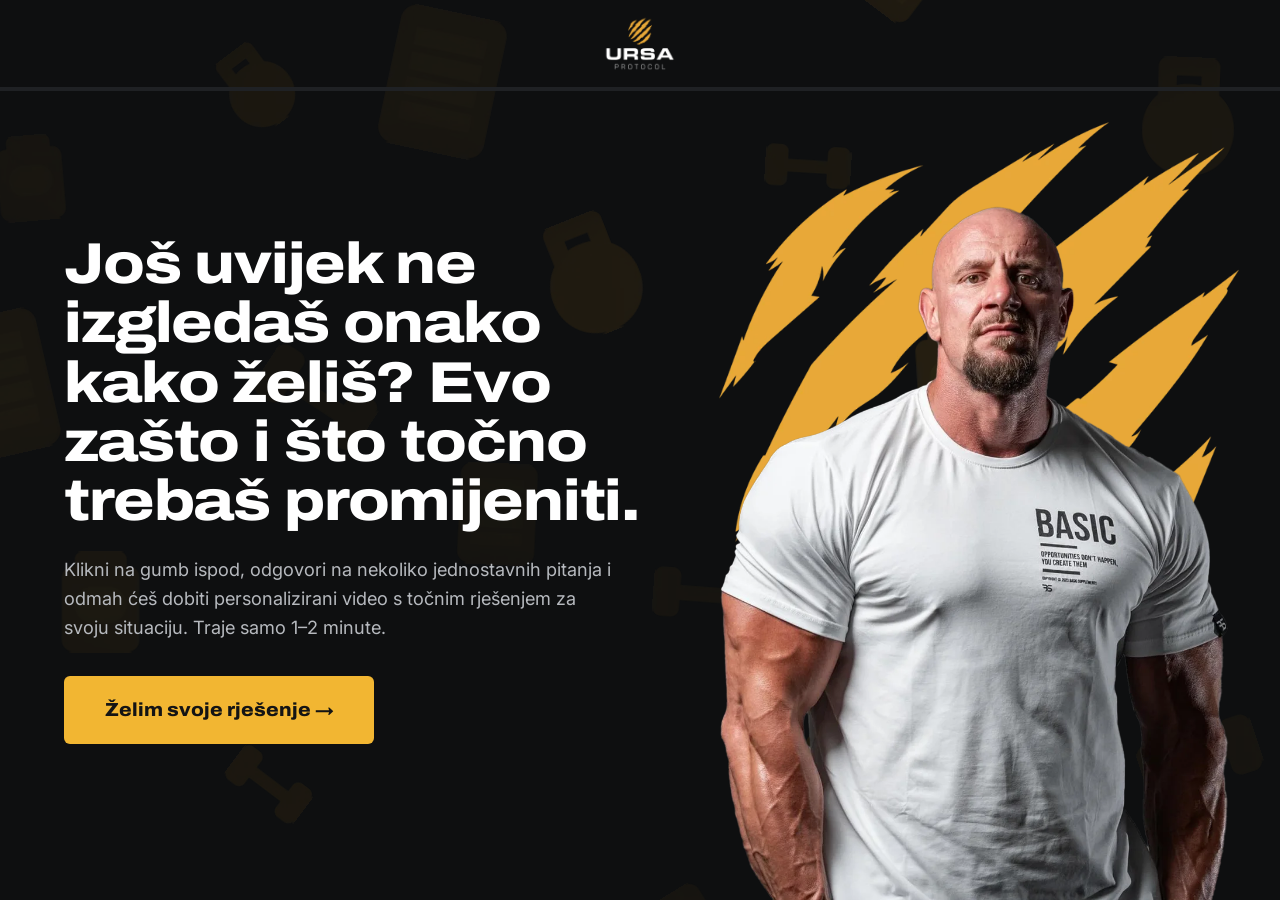
==== commit b0b1eb94: "Tracking: Meta pixel, CAPI event ids, UTM carry, quiz answers, email, body-type result - assets/trac" ====
--- a/index.html
+++ b/index.html
@@ -17,7 +17,7 @@
     <link rel="stylesheet" href="https://cdnjs.cloudflare.com/ajax/libs/font-awesome/6.5.0/css/all.min.css" />
     <link rel="icon" type="image/png" href="images/favicon.png" />
     <link rel="stylesheet" href="assets/ursa.css?v=1" />
-    <link rel="stylesheet" href="assets/quiz.css?v=1" />
+    <link rel="stylesheet" href="assets/quiz.css?v=2" />
     <!-- PostHog Snippet -->
     <script>
         !function(t,e){var o,n,p,r;e.__SV||(window.posthog=e,e._i=[],e.init=function(i,s,a){function g(t,e){var o=e.split(".");2==o.length&&(t=t[o[0]],e=o[1]),t[e]=function(){t.push([e].concat(Array.prototype.slice.call(arguments,0)))}}(p=t.createElement("script")).type="text/javascript",p.async=!0,p.src=s.api_host.replace(".i.posthog.com","-assets.i.posthog.com")+"/static/array.js",(r=t.getElementsByTagName("script")[0]).parentNode.insertBefore(p,r);var u=e;for(void 0!==a?u=e[a]=[]:a="posthog",u.people=u.people||[],u.toString=function(t){var e="posthog";return"posthog"!==a&&(e+="."+a),t||(e+=" (stub)"),e},u.people.toString=function(){return u.toString(1)+".people (stub)"},o="init capture register register_once register_for_session unregister opt_out_capturing has_opted_out_capturing opt_in_capturing reset isFeatureEnabled getFeatureFlag getFeatureFlagPayload reloadFeatureFlags group identify setPersonProperties setPersonPropertiesForFlags resetPersonPropertiesForFlags setGroupPropertiesForFlags resetGroupPropertiesForFlags resetGroups onFeatureFlags addFeatureFlagsHandler onSessionId getSurveys getActiveMatchingSurveys renderSurvey canRenderSurvey getNextSurveyStep".split(" "),n=0;n<o.length;n++)g(u,o[n]);e._i.push([i,s,a])},e.__SV=1)}(document,window.posthog||[]);
@@ -26,6 +26,8 @@
             defaults: '2026-01-30'
         })
     </script>
+    <!-- Meta pixel + atribucija (docs/tracking.md) -->
+    <script src="assets/track.js?v=1"></script>
 </head>
 
 <body>
@@ -45,7 +47,7 @@
             <div class="intro">
                 <h1 class="card-title">Još uvijek ne izgledaš onako kako želiš? Evo zašto i što točno trebaš promijeniti.</h1>
                 <p class="card-text">Klikni na gumb ispod, odgovori na nekoliko jednostavnih pitanja i odmah ćeš dobiti personalizirani video s točnim rješenjem za svoju situaciju. Traje samo 1–2 minute.</p>
-                <button class="btn" onclick="goTo(2)" id="btn-card1-start">Želim svoje rješenje →</button>
+                <button class="btn" onclick="startQuiz()" id="btn-card1-start">Želim svoje rješenje →</button>
             </div>
             <div class="intro-img"><img class="claws" src="images/web/claws.webp" alt=""><img src="images/web/ursa.webp" width="975" height="1300" alt="Ursa"></div>
         </div>
@@ -91,16 +93,16 @@
         <div class="card" id="card-5">
             <h2 class="card-title">Koji tip tijela najbolje opisuje tvoju trenutnu građu?</h2>
             <div class="options-grid">
-                <button class="body-type-btn" id="btn-tip-1" onclick="selectOption(this,'bodytype'); goTo(6)"><span
+                <button class="body-type-btn" id="btn-tip-1" data-value="mrsav" onclick="selectOption(this,'bodytype'); goTo(6)"><span
                         data-male="Mršav" data-female="Mršava">Mršav</span><img class="bt-img" src="images/web/mrsav.webp"
                         alt="Mršav" /></button>
-                <button class="body-type-btn" id="btn-tip-2" onclick="selectOption(this,'bodytype'); goTo(6)"><span
+                <button class="body-type-btn" id="btn-tip-2" data-value="prosjecan" onclick="selectOption(this,'bodytype'); goTo(6)"><span
                         data-male="Prosječan" data-female="Prosječna">Prosječan</span><img class="bt-img"
                         src="images/web/prosjEcan.webp" alt="Prosječan" /></button>
-                <button class="body-type-btn" id="btn-tip-3" onclick="selectOption(this,'bodytype'); goTo(6)"><span
+                <button class="body-type-btn" id="btn-tip-3" data-value="krupan" onclick="selectOption(this,'bodytype'); goTo(6)"><span
                         data-male="Krupan" data-female="Krupna">Krupan</span><img class="bt-img" src="images/web/krupan.webp"
                         alt="Krupan" /></button>
-                <button class="body-type-btn" id="btn-tip-4" onclick="selectOption(this,'bodytype'); goTo(6)"><span
+                <button class="body-type-btn" id="btn-tip-4" data-value="pretezak" onclick="selectOption(this,'bodytype'); goTo(6)"><span
                         data-male="Pretežak" data-female="Preteška">Pretežak</span><img class="bt-img"
                         src="images/web/pretezak.webp" alt="Pretežak" /></button>
             </div>
@@ -232,7 +234,26 @@
         <!-- CARD 14 — EMAIL -->
         <div class="card" id="card-14">
             <h2 class="card-title">Prikupili smo sve što nam treba. Tvoj personalizirani video je spreman.</h2>
-            <button class="btn" id="btn-email-submit" onclick="submitEmail()">Pokaži mi rješenje</button>
+            <div class="q-form">
+                <p class="q-form-lead">Upiši email da ti pošaljemo rezultat i link na video, da ga ne izgubiš.</p>
+                <div class="input-group"><i class="fa-solid fa-envelope"></i><input type="email" id="input-email"
+                        placeholder="Tvoj email" autocomplete="email" inputmode="email" autocapitalize="off" spellcheck="false" /></div>
+                <button class="btn" id="btn-email-submit" onclick="submitEmail()">Pokaži mi rješenje</button>
+                <p class="q-form-note">Bez spama. Šaljemo samo tvoj plan i par poruka o njemu, a odjaviti se možeš kad god želiš.</p>
+            </div>
+        </div>
+
+        <!-- CARD REZULTAT — tip tijela (za kreativ "koji si od 4") -->
+        <div class="card" id="card-rezultat">
+            <div class="card-header-label">Tvoj rezultat</div>
+            <h2 class="card-title"><span id="rez-name">Tvoj</span> tip tijela je <mark id="rez-type">Prosječan</mark></h2>
+            <div class="result">
+                <img class="result-img" id="rez-img" src="images/web/prosjEcan.webp" alt="" />
+                <div class="result-body">
+                    <p class="result-text" id="rez-text"></p>
+                    <button class="btn" id="btn-rezultat-nastavi" onclick="goTo('spreman')">Pogledaj svoj plan →</button>
+                </div>
+            </div>
         </div>
 
         <!-- CARD SPREMAN -->
@@ -254,9 +275,13 @@
         // ── GOOGLE SHEETS CONFIG ── Paste your Apps Script Web App URL below
         const SHEETS_URL = 'https://script.google.com/macros/s/AKfycbw2PFjFAa5jg-4feMIx55xyJtUxG45aGVldy_LoWfz1XPzy6Pde36n7_W4RK5cGNeaZ/exec';
 
-        const state = { name: 'Prijatelju', email: '', gender: '', goal: '', goalLabel: '' };
+        // Svi odgovori iz quiza; ključevi su imena propertyja na quiz_completed
+        const state = {
+            name: 'Prijatelju', email: '', gender: '', goal: '', goalLabel: '',
+            bodytype: '', age: '', motivation: '', struggle: '', tried: '', diet: '', fear: ''
+        };
         const navHistory = [];
-        const NO_BACK = new Set([1, 11]);
+        const NO_BACK = new Set(['1', '11', 'rezultat']);
 
         // --- TAKING CARE OF DROPOFF TRACKING ---
         const sessionId = Math.random().toString(36).substring(2, 15) + Math.random().toString(36).substring(2, 15);
@@ -276,24 +301,31 @@
             'Loading ekran...',
             'Video je spreman',
             'Zadnji ekran (Spreman)',
-            'Završio kviz (VSL)'
+            'Završio kviz (VSL)',
+            'Rezultat (Tip tijela)'
         ];
 
+        // step_index u PostHogu ostaje isti kao prije (povijest podataka); novi korak dobiva 15
         const stepMapping = {
             '1': 0, '2': 1, '3': 2, '4': 3, '5': 4, '6': 5, '7': 6, '8': 7, '9': 8, '10': 9, '12': 10,
-            '11': 11, '14': 12, 'spreman': 13, 'vsl': 14
+            '11': 11, '14': 12, 'spreman': 13, 'vsl': 14, 'rezultat': 15
         };
+        // Stvarni redoslijed kartica, za "dokle je stigao" u Sheetu (Dropoffs)
+        const FLOW = ['1', '2', '3', '4', '5', '6', '7', '8', '9', '10', '12', '14', '11', 'rezultat', 'spreman', 'vsl'];
 
         let currentMaxStepIndex = 0;
+        let maxFlowRank = 0;
         let hasSubmittedDropoff = false;
 
         function trackCard(id) {
             let index = stepMapping[String(id)];
             if (index !== undefined) {
-                if (index > currentMaxStepIndex) {
+                const rank = FLOW.indexOf(String(id));
+                if (rank > maxFlowRank) {
+                    maxFlowRank = rank;
                     currentMaxStepIndex = index;
                 }
-                
+
                 // Track into PostHog
                 if (window.posthog) {
                     let stepName = dropoffSteps[index];
@@ -348,7 +380,7 @@
         const questionNo = { '2': 1, '3': 2, '4': 3, '5': 4, '6': 5, '7': 6, '8': 7, '9': 8, '10': 9, '12': 10 };
         function updateProgress(id) {
             const no = questionNo[String(id)];
-            const done = ['14', '11', 'spreman'].includes(String(id));
+            const done = ['14', '11', 'rezultat', 'spreman'].includes(String(id));
             document.getElementById('q-fill').style.transform = `scaleX(${done ? 1 : (no || 0) / 10})`;
             document.getElementById('q-step').textContent = no ? `Pitanje ${no}/10` : '';
         }
@@ -356,8 +388,7 @@
         function updateBackBtn(id) {
             updateProgress(id);
             const btn = document.getElementById('global-back-btn');
-            const num = parseInt(String(id));
-            (navHistory.length > 0 && !NO_BACK.has(num)) ? btn.classList.add('visible') : btn.classList.remove('visible');
+            (navHistory.length > 0 && !NO_BACK.has(String(id))) ? btn.classList.add('visible') : btn.classList.remove('visible');
         }
 
         function goBack() {
@@ -397,7 +428,53 @@
         function selectOption(btn, group) {
             btn.closest('.options-grid').querySelectorAll('.option-btn,.body-type-btn').forEach(b => b.classList.remove('selected'));
             btn.classList.add('selected');
-            if (group === 'goal') { state.goal = btn.textContent.trim(); state.goalLabel = btn.textContent.trim(); }
+            // Muški tekst odgovora kao stabilna vrijednost, da isti odgovor ima istu vrijednost za oba spola
+            const clean = s => (s || '').replace(/\s+/g, ' ').trim();
+            const value = btn.dataset.value || clean(btn.dataset.male) || clean(btn.textContent);
+            if (group === 'goal') { state.goal = clean(btn.textContent); state.goalLabel = state.goal; }
+            else if (group in state) state[group] = value;
+        }
+
+        function startQuiz() {
+            if (window.posthog) posthog.capture('quiz_started');
+            UrsaTrack.pixel('ViewContent', { content_name: 'quiz' });
+            goTo(2);
+        }
+
+        // ---------- Rezultat: tip tijela ----------
+        const BODY_TYPES = {
+            mrsav: {
+                img: 'images/web/mrsav.webp', m: 'Mršav', f: 'Mršava',
+                text: 'Tijelo ti troši puno energije i teško dobivaš na masi, pa te trening bez dovoljno hrane vrti u krug. Kod tebe sve počinje od jasnog plana prehrane i treninga snage koji iz tjedna u tjedan traži malo više.'
+            },
+            prosjecan: {
+                img: 'images/web/prosjEcan.webp', m: 'Prosječan', f: 'Prosječna',
+                text: { m: 'Nisi ni debeo ni mršav, ali tijelu nedostaje oblik. Kod tebe ne treba ništa ekstremno: istovremeno spuštaš masnoću i gradiš mišiće, uz plan koji te drži na pravom putu.', f: 'Nisi ni debela ni mršava, ali tijelu nedostaje oblik. Kod tebe ne treba ništa ekstremno: istovremeno spuštaš masnoću i gradiš mišiće, uz plan koji te drži na pravom putu.' }
+            },
+            krupan: {
+                img: 'images/web/krupan.webp', m: 'Krupan', f: 'Krupna',
+                text: 'Imaš dobru bazu snage i mase, ali ispod je sloj masnoće koji skriva rezultat. Tvoj ključ je spuštanje masnoće bez gubitka mišića, a to bez preciznog plana rijetko kome uspije.'
+            },
+            pretezak: {
+                img: 'images/web/pretezak.webp', m: 'Pretežak', f: 'Preteška',
+                text: { m: 'Višak kilograma ti je trenutno najveća prepreka i toga si svjestan. Ne trebaš savršenstvo ni gladovanje, trebaš plan prehrane i kretanja koji možeš pratiti iz dana u dan.', f: 'Višak kilograma ti je trenutno najveća prepreka i toga si svjesna. Ne trebaš savršenstvo ni gladovanje, trebaš plan prehrane i kretanja koji možeš pratiti iz dana u dan.' }
+            }
+        };
+
+        function showResult() {
+            const t = BODY_TYPES[state.bodytype] || BODY_TYPES.prosjecan;
+            const g = state.gender === 'Žensko' ? 'f' : 'm';
+            document.getElementById('rez-name').textContent = state.name && state.name !== 'Prijatelju' ? state.name + ', tvoj' : 'Tvoj';
+            document.getElementById('rez-type').textContent = t[g];
+            const img = document.getElementById('rez-img');
+            img.src = t.img; img.alt = t[g];
+            document.getElementById('rez-text').textContent = typeof t.text === 'string' ? t.text : t.text[g];
+            trackCard('rezultat');
+            if (window.posthog) posthog.capture('quiz_result_viewed', { bodytype: state.bodytype || 'nepoznato' });
+            document.querySelectorAll('.card').forEach(c => c.classList.remove('active'));
+            document.getElementById('card-rezultat').classList.add('active');
+            window.scrollTo({ top: 0, behavior: 'smooth' });
+            updateBackBtn('rezultat');
         }
 
         function selectGender(btn, gender) {
@@ -423,29 +500,63 @@
             goTo(7);
         }
 
-        async function submitEmail() {
-            // Track in PostHog
-            if (window.posthog) {
-                posthog.capture('quiz_completed', {
-                    name: state.name,
-                    gender: state.gender,
-                    goal: state.goalLabel
+        let leadSent = false;
+
+        function vslUrl(base) {
+            const p = { name: state.name, goal: state.goalLabel || state.goal, gender: state.gender };
+            if (state.bodytype) p.bodytype = state.bodytype;
+            return base + '?' + new URLSearchParams(p).toString();
+        }
+
+        function submitEmail() {
+            const email = document.getElementById('input-email').value.trim().toLowerCase();
+            if (!/^[^\s@]+@[^\s@]+\.[^\s@]{2,}$/.test(email)) { showError('input-email', 'Upiši ispravnu email adresu.'); return; }
+            state.email = email;
+            UrsaTrack.person.save(email, state.name !== 'Prijatelju' ? state.name : '');
+
+            // Jedan UUID po leadu: isti ide u PostHog, pixel i CAPI (dedup)
+            if (!leadSent) {
+                leadSent = true;
+                const eventId = UrsaTrack.uuid();
+                const answers = {
+                    gender: state.gender, goal: state.goalLabel, bodytype: state.bodytype, age: state.age,
+                    motivation: state.motivation, struggle: state.struggle, tried: state.tried, diet: state.diet, fear: state.fear
+                };
+
+                if (window.posthog) {
+                    posthog.identify(email, { email: email, name: state.name, gender: state.gender, bodytype: state.bodytype });
+                    posthog.capture('quiz_completed', Object.assign({ name: state.name, event_id: eventId }, answers, {
+                        $set_once: { prvi_quiz: new Date().toISOString() }
+                    }));
+                }
+
+                UrsaTrack.pixel('Lead', { content_name: 'quiz' }, eventId);
+                UrsaTrack.server('Lead', eventId, {
+                    email: email,
+                    first_name: state.name !== 'Prijatelju' ? state.name : '',
+                    quiz: answers,
+                    vsl_url: vslUrl(new URL('vsl.html', location.href).toString()),
+                    custom_data: { content_name: 'quiz' }
                 });
-            }
-
-            if (SHEETS_URL && !SHEETS_URL.includes('YOUR_APPS_SCRIPT')) {
-                try {
-                    await fetch(SHEETS_URL, {
+
+                if (SHEETS_URL && !SHEETS_URL.includes('YOUR_APPS_SCRIPT')) {
+                    const attr = UrsaTrack.attr;
+                    fetch(SHEETS_URL, {
                         method: 'POST',
-                        body: JSON.stringify({
+                        keepalive: true,
+                        body: JSON.stringify(Object.assign({
                             action: 'lead',
                             name: state.name,
-                            email: 'no-email',
-                            gender: state.gender,
-                            goal: state.goalLabel
-                        })
-                    });
-                } catch (e) { console.warn('Sheets save failed:', e); }
+                            email: email,
+                            event_id: eventId,
+                            fbp: UrsaTrack.fbp,
+                            fbc: UrsaTrack.fbc,
+                            user_agent: navigator.userAgent,
+                            ph_distinct_id: window.posthog && posthog.get_distinct_id ? posthog.get_distinct_id() : '',
+                            page_url: location.href
+                        }, answers, attr))
+                    }).catch(e => console.warn('Sheets save failed:', e));
+                }
             }
             navHistory.push('14');
             showLoader();
@@ -469,14 +580,7 @@
                 if (pct === 99) s[2].classList.add('done');
                 if (pct >= 100) {
                     clearInterval(iv); pEl.textContent = '100%';
-                    setTimeout(() => {
-                        trackCard('spreman'); // Record they reached spreman
-                        document.querySelectorAll('.card').forEach(c => c.classList.remove('active'));
-                        document.getElementById('card-spreman').classList.add('active');
-                        applyGender();
-                        window.scrollTo({ top: 0, behavior: 'smooth' });
-                        updateBackBtn('spreman');
-                    }, 500);
+                    setTimeout(showResult, 500);
                 }
             }, 80);
         }
@@ -489,17 +593,14 @@
             sessionStorage.setItem('ursa_name', state.name);
             sessionStorage.setItem('ursa_goal', state.goalLabel || state.goal);
             sessionStorage.setItem('ursa_gender', state.gender);
-
-            // Build URL with params
-            const params = new URLSearchParams({
-                name: state.name,
-                goal: state.goalLabel || state.goal,
-                gender: state.gender
-            });
-            window.location.href = 'vsl.html?' + params.toString();
+            sessionStorage.setItem('ursa_bodytype', state.bodytype);
+
+            // name/goal/gender/bodytype + atribucija (utm_*, fbclid, ad_id, adset_id, placement)
+            window.location.href = UrsaTrack.carry(vslUrl('vsl.html'));
         }
 
         document.getElementById('input-name').addEventListener('keydown', e => { if (e.key === 'Enter') submitName(); });
+        document.getElementById('input-email').addEventListener('keydown', e => { if (e.key === 'Enter') submitEmail(); });
     </script>
 </body>
 
--- a/assets/quiz.css
+++ b/assets/quiz.css
@@ -37,7 +37,7 @@
 .body-type-btn:hover span, .body-type-btn.selected span { background: var(--y); color: var(--ink); }
 
 /* ---------- Ime ---------- */
-#card-6 .q-form { width: min(100%, 560px); margin: 0 auto; }
+#card-6 .q-form, #card-14 .q-form { width: min(100%, 560px); margin: 0 auto; }
 .input-group { position: relative; margin-bottom: 14px; }
 .input-group > i { position: absolute; left: 22px; top: 34px; transform: translateY(-50%); color: var(--faint); }
 .input-group input { width: 100%; height: 68px; padding: 0 22px 0 56px; border: 2px solid var(--line); border-radius: 8px; background: var(--bg-2); color: #fff; font: 600 1.1rem var(--body); }
@@ -60,7 +60,16 @@
 
 /* ---------- Kraj kviza ---------- */
 .stack-btns { display: grid; gap: 14px; width: min(100%, 560px); margin: 0 auto; }
-#card-14 .btn { width: min(100%, 460px); margin: 0 auto; min-height: 72px; font-size: 1.2rem; }
+#card-14 .btn { width: 100%; min-height: 72px; font-size: 1.2rem; }
+.q-form-lead { color: var(--muted); text-align: center; margin: 0 auto 18px; max-width: 44ch; }
+.q-form-note { color: var(--faint); font-size: 0.88rem; text-align: center; margin-top: 14px; }
+
+/* ---------- Rezultat (tip tijela) ---------- */
+#card-rezultat .card-title mark { background: none; color: var(--y); }
+.result { display: grid; grid-template-columns: minmax(0, 0.8fr) minmax(0, 1.2fr); gap: clamp(20px, 4vw, 56px); align-items: center; width: min(100%, 900px); margin: 0 auto; }
+.result-img { justify-self: center; height: clamp(240px, 42vh, 420px); width: auto; max-width: 100%; object-fit: contain; border-radius: 8px; background: linear-gradient(180deg, #2a2d31, var(--bg-2)); padding: 18px 18px 0; }
+.result-text { color: var(--muted); font-size: 1.12rem; line-height: 1.6; margin-bottom: 26px; }
+.result .btn { width: 100%; min-height: 68px; font-size: 1.15rem; }
 
 /* ---------- Početni ekran ---------- */
 #card-1 { max-width: none; padding: 0; position: relative; overflow: hidden; }
@@ -87,6 +96,9 @@
     .body-type-btn { padding-top: 12px; }
     .body-type-btn span { padding: 11px 6px; font-size: 1rem; }
     #card-11.active, #card-14.active, #card-spreman.active { justify-content: center; }
+    .result { grid-template-columns: minmax(0, 1fr); gap: 18px; }
+    .result-img { height: 30vh; min-height: 180px; }
+    .result-text { font-size: 1.02rem; margin-bottom: 18px; text-align: center; }
     #card-1 { padding: 0; }
     #card-1.active { display: flex; flex-direction: column; }
     .intro { align-self: auto; padding: 16px 18px 0; }
